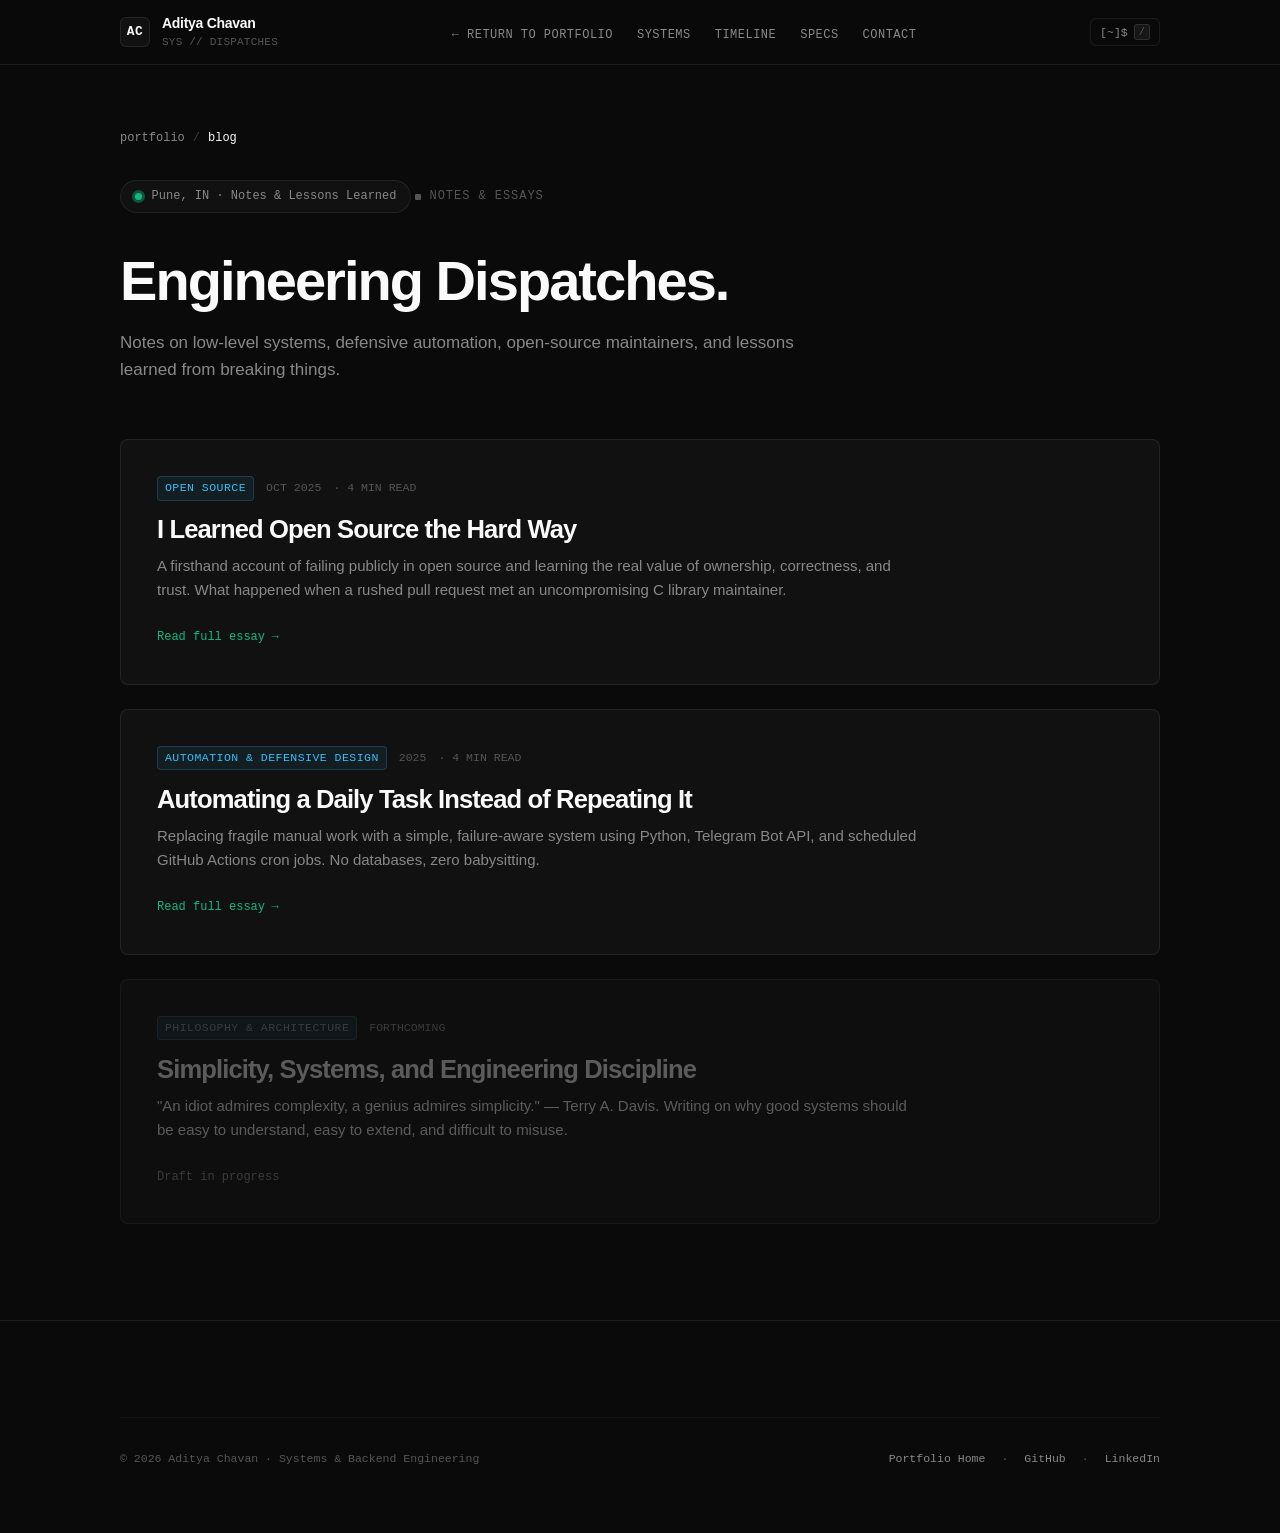
==== blog/index.html @ 749ca927 "feat: humanize copy, drop Brilliant, add 3 GitHub projects, harden security" ====
<!DOCTYPE html>
<html lang="en">
<head>
  <meta charset="UTF-8">
  <meta name="viewport" content="width=device-width, initial-scale=1.0">
  <title>Engineering Dispatches — Aditya Chavan</title>
  
  <!-- Security Directives -->
  <meta http-equiv="X-Content-Type-Options" content="nosniff">
  <meta name="referrer" content="strict-origin-when-cross-origin">
  <meta http-equiv="Content-Security-Policy" content="default-src 'self'; script-src 'self' 'unsafe-inline'; style-src 'self' 'unsafe-inline' https://fonts.googleapis.com; font-src 'self' https://fonts.gstatic.com; img-src 'self' data: https:; connect-src 'self'; base-uri 'self'; form-action 'self';">

  <!-- Primary Meta Tags -->
  <meta name="title" content="Engineering Dispatches — Aditya Chavan">
  <meta name="description" content="Notes on low-level systems, defensive automation, open-source maintainers, and lessons learned from breaking things.">
  <meta name="author" content="Aditya Chavan">
  <meta name="theme-color" content="#0A0A0A">
  <meta name="robots" content="index, follow">

  <!-- Open Graph / LinkedIn -->
  <meta property="og:type" content="website">
  <meta property="og:url" content="https://aditya8242.github.io/blog/">
  <meta property="og:title" content="Engineering Dispatches — Aditya Chavan">
  <meta property="og:description" content="Essays and technical field notes on systems programming, defensive automation, open source, and software simplicity by Aditya Chavan.">
  <meta property="og:site_name" content="Aditya Chavan Blog">

  <!-- Twitter -->
  <meta name="twitter:card" content="summary_large_image">
  <meta name="twitter:site" content="@ad1tya24">
  <meta name="twitter:creator" content="@ad1tya24">

  <!-- Favicon -->
  <link rel="icon" type="image/svg+xml" href="../favicon.svg">
  <link rel="icon" type="image/png" href="../favicon.png">

  <!-- Typography: Inter & JetBrains Mono -->
  <link rel="preconnect" href="https://fonts.googleapis.com">
  <link rel="preconnect" href="https://fonts.gstatic.com" crossorigin>
  <link href="https://fonts.googleapis.com/css2?family=Inter:wght@300;400;500;600;700&family=JetBrains+Mono:ital,wght@0,300;0,400;0,500;0,600;0,700;1,400&display=swap" rel="stylesheet">

  <link rel="stylesheet" href="../styles.css">
</head>
<body>

  <!-- Top Navigation Bar -->
  <header class="site-nav">
    <div class="container">
      <div class="nav-inner">
        <a href="../" class="nav-brand" aria-label="Aditya Chavan Portfolio">
          <span class="brand-monogram">AC</span>
          <div class="brand-meta">
            <span class="brand-name">Aditya Chavan</span>
            <span class="brand-role">SYS // DISPATCHES</span>
          </div>
        </a>

        <nav>
          <ul class="nav-links">
            <li><a href="../">← Return to Portfolio</a></li>
            <li><a href="../#systems">Systems</a></li>
            <li><a href="../#timeline">Timeline</a></li>
            <li><a href="../#specs">Specs</a></li>
            <li><a href="../#dispatch">Contact</a></li>
          </ul>
        </nav>

        <div class="nav-controls">
          <!-- Quick Terminal Trigger Pill -->
          <button id="open-terminal-btn" class="terminal-trigger-btn" title="Open Interactive Terminal (Press /)">
            <span>[~]$</span>
            <span class="kbd-shortcut">/</span>
          </button>
        </div>
      </div>
    </div>
  </header>

  <!-- ========================================================================
       MAIN BLOG INDEX
       ======================================================================== -->
  <main class="section-wrapper" style="padding-top: 4rem;">
    <div class="container">

      <!-- Breadcrumbs -->
      <nav class="breadcrumb-nav" aria-label="Breadcrumb">
        <a href="../">portfolio</a>
        <span class="breadcrumb-sep">/</span>
        <span style="color: var(--text-primary);">blog</span>
      </nav>

      <!-- Status Pill -->
      <div class="hero-status-pill fade-in-entry delay-1">
        <span class="live-indicator-dot"></span>
        <span>Pune, IN · Notes &amp; Lessons Learned</span>
      </div>

      <div class="section-tag fade-in-entry delay-2">NOTES &amp; ESSAYS</div>
      <h1 class="section-heading fade-in-entry delay-2" style="font-size: clamp(2.5rem, 5vw, 3.5rem);">
        Engineering Dispatches.
      </h1>
      <p class="section-lead fade-in-entry delay-3">
        Notes on low-level systems, defensive automation, open-source maintainers, and lessons learned from breaking things.
      </p>

      <!-- Articles Grid -->
      <div class="blog-grid fade-in-entry delay-4">

        <!-- Article 01 -->
        <a href="learned-open-source-the-hard-way.html" class="blog-card">
          <div class="blog-card-meta">
            <span class="blog-tag">OPEN SOURCE</span>
            <span class="blog-date">OCT 2025</span>
            <span class="blog-read-time">· 4 MIN READ</span>
          </div>
          <h2 class="blog-card-title">I Learned Open Source the Hard Way</h2>
          <p class="blog-card-desc">
            A firsthand account of failing publicly in open source and learning the real value of ownership, correctness, and trust. What happened when a rushed pull request met an uncompromising C library maintainer.
          </p>
          <div class="blog-card-cta">
            <span>Read full essay</span>
            <span class="mono">→</span>
          </div>
        </a>

        <!-- Article 02 -->
        <a href="automating-a-daily-task.html" class="blog-card">
          <div class="blog-card-meta">
            <span class="blog-tag">AUTOMATION &amp; DEFENSIVE DESIGN</span>
            <span class="blog-date">2025</span>
            <span class="blog-read-time">· 4 MIN READ</span>
          </div>
          <h2 class="blog-card-title">Automating a Daily Task Instead of Repeating It</h2>
          <p class="blog-card-desc">
            Replacing fragile manual work with a simple, failure-aware system using Python, Telegram Bot API, and scheduled GitHub Actions cron jobs. No databases, zero babysitting.
          </p>
          <div class="blog-card-cta">
            <span>Read full essay</span>
            <span class="mono">→</span>
          </div>
        </a>

        <!-- Article 03: Placeholder -->
        <div class="blog-card" style="opacity: 0.65; cursor: default;">
          <div class="blog-card-meta">
            <span class="blog-tag" style="color:var(--text-muted);border-color:var(--border);">PHILOSOPHY &amp; ARCHITECTURE</span>
            <span class="blog-date">FORTHCOMING</span>
          </div>
          <h2 class="blog-card-title" style="color: var(--text-secondary);">Simplicity, Systems, and Engineering Discipline</h2>
          <p class="blog-card-desc">
            "An idiot admires complexity, a genius admires simplicity." — Terry A. Davis. Writing on why good systems should be easy to understand, easy to extend, and difficult to misuse.
          </p>
          <div class="blog-card-cta" style="color:var(--text-muted);">
            <span>Draft in progress</span>
          </div>
        </div>

      </div>

    </div>
  </main>

  <!-- Section: Footer / Direct Dispatch -->
  <footer id="dispatch" class="footer-dispatch">
    <div class="container">
      <div class="footer-bottom-bar">
        <div>
          <span>© 2026 Aditya Chavan · Systems &amp; Backend Engineering</span>
        </div>
        <div style="display:flex;gap:1rem;">
          <a href="../" style="color:var(--text-secondary);text-decoration:none;">Portfolio Home</a>
          <span>·</span>
          <a href="https://github.com/aditya8242" target="_blank" rel="noopener noreferrer" style="color:var(--text-secondary);text-decoration:none;">GitHub</a>
          <span>·</span>
          <a href="https://linkedin.com/in/adityachavan24" target="_blank" rel="noopener noreferrer" style="color:var(--text-secondary);text-decoration:none;">LinkedIn</a>
        </div>
      </div>
    </div>
  </footer>

  <!-- ========================================================================
       EASTER EGG MODAL TERMINAL (PRESS / OR CLICK [~]$)
       ======================================================================== -->
  <div id="terminal-modal" class="modal-overlay" role="dialog" aria-modal="true" aria-label="Interactive Terminal Shell">
    <div class="modal-terminal-card">
      <div class="terminal-titlebar">
        <div class="terminal-dots">
          <span class="terminal-dot close" id="modal-close-dot"></span>
          <span class="terminal-dot min"></span>
          <span class="terminal-dot max"></span>
        </div>
        <div class="terminal-title">aditya@arch-pune: ~/blog (sh) — Press Esc to exit</div>
        <button id="modal-close-btn" class="modal-close-btn" aria-label="Close terminal">✕ Close</button>
      </div>
      <div class="terminal-body" id="modal-term-body" style="overflow-y:auto;flex:1;">
        <div class="term-output" id="modal-term-output"></div>
        <div class="term-prompt-line">
          <span class="term-prompt">aditya@arch-pune:~/blog$</span>
          <input type="text" id="modal-term-input" class="term-input" spellcheck="false" autocomplete="off" aria-label="Interactive Command Input">
        </div>
      </div>
    </div>
  </div>

  <div id="toast-container" aria-live="polite"></div>

  <script src="../terminal.js"></script>
  <script>
    (function() {
      'use strict';
      const openTerminalBtn = document.getElementById('open-terminal-btn');
      const modal = document.getElementById('terminal-modal');
      const modalCloseBtn = document.getElementById('modal-close-btn');
      const modalCloseDot = document.getElementById('modal-close-dot');
      const modalInput = document.getElementById('modal-term-input');
      const modalOutput = document.getElementById('modal-term-output');
      const modalBody = document.getElementById('modal-term-body');

      let modalTerminal = null;

      function openModalTerminal() {
        modal.classList.add('open');
        if (!modalTerminal) {
          modalTerminal = new window.TerminalEngine(
            modalBody,
            modalInput,
            modalOutput,
            () => closeModalTerminal(),
            () => closeModalTerminal()
          );
        }
        setTimeout(() => modalInput.focus(), 50);
      }

      function closeModalTerminal() {
        modal.classList.remove('open');
      }

      openTerminalBtn.addEventListener('click', openModalTerminal);
      modalCloseBtn.addEventListener('click', closeModalTerminal);
      modalCloseDot.addEventListener('click', closeModalTerminal);

      modal.addEventListener('click', (e) => {
        if (e.target === modal) closeModalTerminal();
      });

      document.addEventListener('keydown', (e) => {
        if (e.key === '/' && document.activeElement !== modalInput && document.activeElement.tagName !== 'INPUT' && document.activeElement.tagName !== 'TEXTAREA') {
          e.preventDefault();
          openModalTerminal();
        } else if (e.key === 'Escape' && modal.classList.contains('open')) {
          closeModalTerminal();
        }
      });
    })();
  </script>
</body>
</html>
---- styles.css ----
/* ==========================================================================
   ADITYA CHAVAN — SYSTEMS & BACKEND ARCHITECTURE
   Aesthetic: Steve Jobs / Industrial Precision / Dieter Rams / Linear
   Color Palette: Obsidian (#0A0A0A), Off-White (#FAFAFA), Silver (#888888)
   ========================================================================== */

:root {
  --bg: #0A0A0A;
  --bg-surface: #111111;
  --bg-surface-elevated: #161616;
  --bg-surface-translucent: rgba(10, 10, 10, 0.85);
  --border: rgba(255, 255, 255, 0.08);
  --border-subtle: rgba(255, 255, 255, 0.04);
  --border-hover: rgba(255, 255, 255, 0.22);
  --border-focus: rgba(255, 255, 255, 0.4);
  
  --text-primary: #FAFAFA;
  --text-secondary: #888888;
  --text-muted: #555555;
  --text-subtle: #3E3E3E;
  
  --accent-green: #10B981;
  --accent-green-glow: rgba(16, 185, 129, 0.25);
  --accent-blue: #38BDF8;
  --accent-blue-glow: rgba(56, 189, 248, 0.2);

  --font-sans: 'Inter', -apple-system, BlinkMacSystemFont, 'SF Pro Display', -system-ui, sans-serif;
  --font-mono: 'JetBrains Mono', 'Geist Mono', 'SFMono-Regular', Menlo, Monaco, Consolas, monospace;

  --tracking-tight: -0.035em;
  --tracking-normal: -0.015em;
  --tracking-mono: -0.01em;
  --tracking-wide: 0.08em;

  --ease-out-expo: cubic-bezier(0.16, 1, 0.3, 1);
  --transition-fast: 150ms var(--ease-out-expo);
  --transition-normal: 250ms var(--ease-out-expo);
  --transition-slow: 400ms var(--ease-out-expo);
}

/* Reset & Base */
*, *::before, *::after {
  box-sizing: border-box;
  margin: 0;
  padding: 0;
}

html {
  font-size: 16px;
  background-color: var(--bg);
  color: var(--text-primary);
  font-family: var(--font-sans);
  text-rendering: optimizeLegibility;
  -webkit-font-smoothing: antialiased;
  -moz-osx-font-smoothing: grayscale;
  scroll-behavior: smooth;
  scroll-padding-top: 80px;
}

body {
  background-color: var(--bg);
  color: var(--text-primary);
  min-height: 100vh;
  position: relative;
  overflow-x: hidden;
  line-height: 1.6;
}

/* Staggered entrance animations */
@keyframes fadeUp {
  0% {
    opacity: 0;
    transform: translateY(18px);
  }
  100% {
    opacity: 1;
    transform: translateY(0);
  }
}

.fade-in-entry {
  opacity: 0;
  animation: fadeUp 0.6s var(--ease-out-expo) forwards;
}

.delay-1 { animation-delay: 0.05s; }
.delay-2 { animation-delay: 0.12s; }
.delay-3 { animation-delay: 0.18s; }
.delay-4 { animation-delay: 0.25s; }
.delay-5 { animation-delay: 0.32s; }

/* Selection */
::selection {
  background: #FAFAFA;
  color: #0A0A0A;
}

/* Scrollbar */
::-webkit-scrollbar {
  width: 6px;
  height: 6px;
}
::-webkit-scrollbar-track {
  background: var(--bg);
}
::-webkit-scrollbar-thumb {
  background: #262626;
  border-radius: 3px;
}
::-webkit-scrollbar-thumb:hover {
  background: #404040;
}

/* Layout container */
.container {
  width: 100%;
  max-width: 1120px;
  margin: 0 auto;
  padding: 0 1.5rem;
}

@media (min-width: 768px) {
  .container {
    padding: 0 2.5rem;
  }
}

/* Typography Utilities */
.mono {
  font-family: var(--font-mono);
  letter-spacing: var(--tracking-mono);
}

.text-secondary {
  color: var(--text-secondary);
}

.text-muted {
  color: var(--text-muted);
}

.text-accent-green {
  color: var(--accent-green);
}

.text-accent-blue {
  color: var(--accent-blue);
}

/* Header & Navigation Bar */
.site-nav {
  position: sticky;
  top: 0;
  z-index: 50;
  width: 100%;
  background: var(--bg-surface-translucent);
  backdrop-filter: blur(16px);
  -webkit-backdrop-filter: blur(16px);
  border-bottom: 1px solid var(--border);
  transition: border-color var(--transition-fast);
}

.nav-inner {
  display: flex;
  align-items: center;
  justify-content: space-between;
  height: 64px;
}

.nav-brand {
  display: flex;
  align-items: center;
  gap: 0.75rem;
  text-decoration: none;
  color: var(--text-primary);
}

.brand-monogram {
  display: inline-flex;
  align-items: center;
  justify-content: center;
  width: 30px;
  height: 30px;
  background: var(--bg-surface);
  border: 1px solid var(--border);
  border-radius: 6px;
  font-family: var(--font-mono);
  font-size: 0.8rem;
  font-weight: 700;
  color: var(--text-primary);
  letter-spacing: 0.05em;
  transition: border-color var(--transition-fast), transform var(--transition-fast);
}

.nav-brand:hover .brand-monogram {
  border-color: var(--border-hover);
  transform: translateY(-1px);
}

.brand-meta {
  display: flex;
  flex-direction: column;
}

.brand-name {
  font-size: 0.875rem;
  font-weight: 600;
  letter-spacing: -0.02em;
}

.brand-role {
  font-family: var(--font-mono);
  font-size: 0.6875rem;
  color: var(--text-muted);
  letter-spacing: 0.02em;
}

.nav-links {
  display: none;
  align-items: center;
  gap: 1.5rem;
  list-style: none;
}

@media (min-width: 860px) {
  .nav-links {
    display: flex;
  }
}

.nav-links a {
  text-decoration: none;
  font-family: var(--font-mono);
  font-size: 0.75rem;
  color: var(--text-secondary);
  letter-spacing: 0.04em;
  text-transform: uppercase;
  transition: color var(--transition-fast);
  position: relative;
  padding: 0.35rem 0;
}

.nav-links a:hover {
  color: var(--text-primary);
}

.nav-controls {
  display: flex;
  align-items: center;
  gap: 0.75rem;
}

/* View Mode Segmented Control (Apple / Linear style) */
.view-switcher {
  display: inline-flex;
  align-items: center;
  background: #141414;
  border: 1px solid var(--border);
  border-radius: 6px;
  padding: 2px;
  position: relative;
}

.view-btn {
  background: transparent;
  border: none;
  color: var(--text-secondary);
  font-family: var(--font-mono);
  font-size: 0.72rem;
  padding: 4px 10px;
  border-radius: 4px;
  cursor: pointer;
  transition: all var(--transition-fast);
  display: inline-flex;
  align-items: center;
  gap: 5px;
}

.view-btn.active {
  background: #242424;
  color: var(--text-primary);
  box-shadow: 0 1px 3px rgba(0,0,0,0.5);
}

.view-btn:hover:not(.active) {
  color: var(--text-primary);
}

.terminal-trigger-btn {
  background: transparent;
  border: 1px solid var(--border);
  color: var(--text-secondary);
  font-family: var(--font-mono);
  font-size: 0.72rem;
  padding: 5px 9px;
  border-radius: 6px;
  cursor: pointer;
  display: inline-flex;
  align-items: center;
  gap: 6px;
  transition: all var(--transition-fast);
}

.terminal-trigger-btn:hover {
  border-color: var(--border-hover);
  color: var(--text-primary);
  background: var(--bg-surface);
}

.kbd-shortcut {
  font-size: 0.65rem;
  padding: 1px 4px;
  background: rgba(255,255,255,0.06);
  border: 1px solid rgba(255,255,255,0.1);
  border-radius: 3px;
  color: var(--text-muted);
}

/* Section Common Styling */
.section-wrapper {
  padding: 6rem 0;
  border-bottom: 1px solid var(--border);
  position: relative;
}

.section-tag {
  display: inline-flex;
  align-items: center;
  gap: 0.5rem;
  font-family: var(--font-mono);
  font-size: 0.75rem;
  text-transform: uppercase;
  letter-spacing: var(--tracking-wide);
  color: var(--text-muted);
  margin-bottom: 1.25rem;
}

.section-tag::before {
  content: "";
  display: inline-block;
  width: 6px;
  height: 6px;
  background: var(--text-muted);
  border-radius: 1px;
}

.section-heading {
  font-size: clamp(2rem, 4vw, 2.75rem);
  font-weight: 600;
  letter-spacing: var(--tracking-tight);
  line-height: 1.15;
  color: var(--text-primary);
  margin-bottom: 1rem;
}

.section-lead {
  font-size: 1.0625rem;
  color: var(--text-secondary);
  max-width: 680px;
  line-height: 1.6;
  margin-bottom: 3.5rem;
}

/* ==========================================================================
   Section 01: Hero Section
   ========================================================================== */
.hero-section {
  padding: 5.5rem 0 6rem 0;
  border-bottom: 1px solid var(--border);
  position: relative;
  overflow: hidden;
}

/* Subtle background precision grid */
.hero-section::before {
  content: "";
  position: absolute;
  top: 0;
  left: 0;
  right: 0;
  height: 100%;
  background-image: 
    linear-gradient(to right, rgba(255, 255, 255, 0.02) 1px, transparent 1px),
    linear-gradient(to bottom, rgba(255, 255, 255, 0.02) 1px, transparent 1px);
  background-size: 64px 64px;
  pointer-events: none;
  mask-image: radial-gradient(ellipse 60% 50% at 50% 0%, #000 60%, transparent 100%);
  -webkit-mask-image: radial-gradient(ellipse 60% 50% at 50% 0%, #000 60%, transparent 100%);
}

.hero-status-pill {
  display: inline-flex;
  align-items: center;
  gap: 0.625rem;
  padding: 0.35rem 0.85rem;
  background: rgba(255, 255, 255, 0.03);
  border: 1px solid var(--border);
  border-radius: 9999px;
  font-family: var(--font-mono);
  font-size: 0.75rem;
  color: var(--text-secondary);
  margin-bottom: 2.25rem;
  backdrop-filter: blur(8px);
}

.live-indicator-dot {
  position: relative;
  width: 7px;
  height: 7px;
  background-color: var(--accent-green);
  border-radius: 50%;
}

.live-indicator-dot::after {
  content: "";
  position: absolute;
  top: -3px;
  left: -3px;
  width: 13px;
  height: 13px;
  background-color: var(--accent-green);
  border-radius: 50%;
  opacity: 0.4;
  animation: pulse-ring 2.2s cubic-bezier(0.215, 0.61, 0.355, 1) infinite;
}

@keyframes pulse-ring {
  0% { transform: scale(0.6); opacity: 0.8; }
  50% { transform: scale(1.6); opacity: 0; }
  100% { transform: scale(1.8); opacity: 0; }
}

.hero-name {
  font-size: clamp(0.9rem, 1.8vw, 1.15rem);
  font-family: var(--font-mono);
  color: var(--text-secondary);
  text-transform: uppercase;
  letter-spacing: 0.14em;
  margin-bottom: 0.75rem;
}

.hero-headline {
  font-size: clamp(2.75rem, 7vw, 5.25rem);
  font-weight: 600;
  letter-spacing: var(--tracking-tight);
  line-height: 1.04;
  color: var(--text-primary);
  margin-bottom: 1.75rem;
  max-width: 960px;
}

.hero-headline span.gradient-highlight {
  color: #FAFAFA;
}

.hero-subheadline {
  font-size: clamp(1.125rem, 2.5vw, 1.375rem);
  color: var(--text-secondary);
  line-height: 1.55;
  max-width: 760px;
  margin-bottom: 2.5rem;
  font-weight: 400;
}

/* Philosophy Callout */
.philosophy-callout {
  display: inline-flex;
  align-items: center;
  gap: 0.75rem;
  padding: 0.85rem 1.25rem;
  background: var(--bg-surface);
  border: 1px solid var(--border);
  border-left: 2px solid var(--accent-blue);
  border-radius: 4px;
  margin-bottom: 3.25rem;
  max-width: fit-content;
}

.philosophy-prefix {
  font-family: var(--font-mono);
  font-size: 0.72rem;
  color: var(--accent-blue);
  text-transform: uppercase;
  letter-spacing: 0.06em;
}

.philosophy-quote {
  font-family: var(--font-mono);
  font-size: 0.875rem;
  color: var(--text-primary);
}

/* Hero Primary Actions */
.hero-actions {
  display: flex;
  flex-wrap: wrap;
  gap: 0.875rem;
  align-items: center;
}

.btn {
  display: inline-flex;
  align-items: center;
  gap: 0.5rem;
  padding: 0.75rem 1.35rem;
  font-family: var(--font-mono);
  font-size: 0.8125rem;
  font-weight: 500;
  text-decoration: none;
  border-radius: 6px;
  cursor: pointer;
  transition: all var(--transition-fast);
  white-space: nowrap;
}

.btn-primary {
  background: #FAFAFA;
  color: #0A0A0A;
  border: 1px solid #FAFAFA;
}

.btn-primary:hover {
  background: #E5E5E5;
  transform: translateY(-1px);
  box-shadow: 0 4px 12px rgba(250, 250, 250, 0.12);
}

.btn-secondary {
  background: #141414;
  color: var(--text-primary);
  border: 1px solid var(--border);
}

.btn-secondary:hover {
  border-color: var(--border-hover);
  background: #1B1B1B;
  transform: translateY(-1px);
}

.btn-ghost {
  background: transparent;
  color: var(--text-secondary);
  border: 1px solid var(--border);
}

.btn-ghost:hover {
  border-color: var(--border-hover);
  color: var(--text-primary);
  background: rgba(255, 255, 255, 0.03);
  transform: translateY(-1px);
}

/* ==========================================================================
   Section 02: Selected Engineering (Bento / Hardware Spec Grid)
   ========================================================================== */
.bento-grid {
  display: grid;
  grid-template-columns: 1fr;
  gap: 1.5rem;
}

@media (min-width: 900px) {
  .bento-grid {
    grid-template-columns: repeat(2, 1fr);
  }
}

.spec-card {
  position: relative;
  background: var(--bg-surface);
  border: 1px solid var(--border);
  border-radius: 8px;
  padding: 2rem;
  display: flex;
  flex-direction: column;
  justify-content: space-between;
  overflow: hidden;
  transition: border-color var(--transition-normal), transform var(--transition-normal);
}

.spec-card:hover {
  border-color: var(--border-hover);
}

/* Mouse spotlight overlay on cards */
.spec-card::before {
  content: "";
  position: absolute;
  top: var(--mouse-y, -200px);
  left: var(--mouse-x, -200px);
  width: 400px;
  height: 400px;
  background: radial-gradient(circle, rgba(255, 255, 255, 0.05) 0%, transparent 65%);
  transform: translate(-50%, -50%);
  pointer-events: none;
  opacity: 0;
  transition: opacity 300ms ease;
}

.spec-card:hover::before {
  opacity: 1;
}

.card-header-bar {
  display: flex;
  justify-content: space-between;
  align-items: baseline;
  margin-bottom: 1.25rem;
  border-bottom: 1px solid var(--border-subtle);
  padding-bottom: 0.85rem;
}

.card-num {
  font-family: var(--font-mono);
  font-size: 0.72rem;
  color: var(--text-muted);
  letter-spacing: 0.08em;
}

.card-date {
  font-family: var(--font-mono);
  font-size: 0.72rem;
  color: var(--text-muted);
}

.card-title {
  font-size: 1.35rem;
  font-weight: 600;
  letter-spacing: var(--tracking-tight);
  color: var(--text-primary);
  margin-bottom: 0.4rem;
}

.card-tech-stack {
  font-family: var(--font-mono);
  font-size: 0.75rem;
  color: var(--accent-blue);
  margin-bottom: 1.5rem;
}

/* Blueprint Architecture Schematic Box */
.card-schematic {
  background: #0D0D0D;
  border: 1px solid var(--border);
  border-radius: 6px;
  padding: 1rem 1.15rem;
  margin-bottom: 1.5rem;
  font-family: var(--font-mono);
  font-size: 0.75rem;
  color: #CCCCCC;
  position: relative;
}

.schematic-tag {
  display: inline-block;
  font-size: 0.65rem;
  text-transform: uppercase;
  color: var(--text-muted);
  letter-spacing: 0.08em;
  margin-bottom: 0.6rem;
}

.schematic-diagram {
  line-height: 1.45;
  color: #9E9E9E;
  overflow-x: auto;
  white-space: pre;
}

.schematic-diagram .highlight {
  color: var(--text-primary);
  font-weight: 600;
}

.schematic-diagram .accent {
  color: var(--accent-green);
}

.schematic-diagram .cyan {
  color: var(--accent-blue);
}

.card-spec-block {
  margin-bottom: 1.5rem;
}

.spec-row {
  margin-bottom: 0.85rem;
}

.spec-label {
  font-family: var(--font-mono);
  font-size: 0.6875rem;
  text-transform: uppercase;
  letter-spacing: 0.06em;
  color: var(--text-muted);
  margin-bottom: 0.25rem;
}

.spec-body {
  font-size: 0.875rem;
  color: var(--text-secondary);
  line-height: 1.55;
}

.card-footer {
  display: flex;
  align-items: center;
  justify-content: space-between;
  border-top: 1px solid var(--border-subtle);
  padding-top: 1.25rem;
  margin-top: auto;
}

.card-links {
  display: flex;
  gap: 0.75rem;
}

.link-btn {
  font-family: var(--font-mono);
  font-size: 0.75rem;
  color: var(--text-primary);
  text-decoration: none;
  display: inline-flex;
  align-items: center;
  gap: 4px;
  padding: 0.4rem 0.75rem;
  background: #191919;
  border: 1px solid var(--border);
  border-radius: 4px;
  transition: all var(--transition-fast);
}

.link-btn:hover {
  background: #242424;
  border-color: var(--border-hover);
  color: #FFFFFF;
}

/* ==========================================================================
   Section 03: Experience & B2B Execution (Timeline)
   ========================================================================== */
.timeline-container {
  display: flex;
  flex-direction: column;
  gap: 2rem;
  position: relative;
}

.timeline-card {
  background: var(--bg-surface);
  border: 1px solid var(--border);
  border-radius: 8px;
  padding: 2.25rem;
  position: relative;
  transition: border-color var(--transition-normal);
}

.timeline-card:hover {
  border-color: var(--border-hover);
}

.timeline-top {
  display: flex;
  flex-direction: column;
  gap: 0.5rem;
  margin-bottom: 1.25rem;
}

@media (min-width: 680px) {
  .timeline-top {
    flex-direction: row;
    justify-content: space-between;
    align-items: baseline;
  }
}

.timeline-title-group {
  display: flex;
  flex-direction: column;
}

.timeline-company {
  font-size: 1.25rem;
  font-weight: 600;
  letter-spacing: var(--tracking-tight);
  color: var(--text-primary);
}

.timeline-role {
  font-family: var(--font-mono);
  font-size: 0.8125rem;
  color: var(--accent-blue);
  margin-top: 0.2rem;
}

.timeline-period {
  font-family: var(--font-mono);
  font-size: 0.75rem;
  color: var(--text-muted);
}

.timeline-body {
  font-size: 0.9375rem;
  color: var(--text-secondary);
  line-height: 1.65;
  margin-bottom: 1.25rem;
}

.timeline-highlights {
  list-style: none;
  display: flex;
  flex-direction: column;
  gap: 0.6rem;
}

.timeline-highlights li {
  font-size: 0.875rem;
  color: var(--text-secondary);
  position: relative;
  padding-left: 1.25rem;
  line-height: 1.55;
}

.timeline-highlights li::before {
  content: "→";
  font-family: var(--font-mono);
  position: absolute;
  left: 0;
  color: var(--accent-blue);
  font-size: 0.8125rem;
}

/* ==========================================================================
   Section 04: Technical Specification Sheet (Apple-Style Hardware Spec Table)
   ========================================================================== */
.spec-table-container {
  border: 1px solid var(--border);
  border-radius: 8px;
  background: var(--bg-surface);
  overflow: hidden;
}

.spec-table-header {
  display: flex;
  justify-content: space-between;
  align-items: center;
  padding: 1.15rem 1.75rem;
  background: #141414;
  border-bottom: 1px solid var(--border);
  font-family: var(--font-mono);
  font-size: 0.75rem;
  letter-spacing: 0.05em;
  color: var(--text-muted);
}

.spec-table-row {
  display: grid;
  grid-template-columns: 1fr;
  padding: 1.75rem;
  border-bottom: 1px solid var(--border-subtle);
  transition: background-color var(--transition-fast);
}

.spec-table-row:last-child {
  border-bottom: none;
}

.spec-table-row:hover {
  background: rgba(255, 255, 255, 0.015);
}

@media (min-width: 768px) {
  .spec-table-row {
    grid-template-columns: 240px 1fr;
    gap: 2rem;
  }
}

.spec-category-label {
  font-family: var(--font-mono);
  font-size: 0.8125rem;
  font-weight: 600;
  color: var(--text-primary);
  letter-spacing: 0.02em;
  display: flex;
  align-items: flex-start;
  gap: 0.5rem;
}

.spec-category-label span.spec-index {
  color: var(--text-muted);
  font-size: 0.72rem;
}

.spec-category-content {
  display: flex;
  flex-direction: column;
  gap: 0.6rem;
}

.spec-tokens-list {
  display: flex;
  flex-wrap: wrap;
  gap: 0.45rem;
}

.spec-token {
  font-family: var(--font-mono);
  font-size: 0.75rem;
  background: #181818;
  border: 1px solid var(--border);
  color: #CCCCCC;
  padding: 0.25rem 0.6rem;
  border-radius: 4px;
  transition: all var(--transition-fast);
}

.spec-token:hover {
  border-color: var(--border-hover);
  color: #FAFAFA;
  background: #222222;
}

.spec-token.highlight {
  color: var(--accent-blue);
  border-color: rgba(56, 189, 248, 0.25);
}

.spec-note {
  font-size: 0.85rem;
  color: var(--text-secondary);
  line-height: 1.5;
  margin-top: 0.25rem;
}

/* ==========================================================================
   Section 05: Footer / Direct Dispatch
   ========================================================================== */
.footer-dispatch {
  padding: 6rem 0 4rem 0;
  position: relative;
}

.dispatch-cta-box {
  background: var(--bg-surface);
  border: 1px solid var(--border);
  border-radius: 8px;
  padding: 3rem 2.5rem;
  margin-bottom: 4rem;
  position: relative;
  overflow: hidden;
}

.dispatch-cta-box::after {
  content: "";
  position: absolute;
  top: 0;
  right: 0;
  width: 250px;
  height: 250px;
  background: radial-gradient(circle, rgba(16, 185, 129, 0.06) 0%, transparent 70%);
  pointer-events: none;
}

.dispatch-statement {
  font-size: clamp(1.5rem, 3.5vw, 2.25rem);
  font-weight: 500;
  letter-spacing: var(--tracking-tight);
  color: var(--text-primary);
  margin-bottom: 2rem;
  line-height: 1.3;
}

.dispatch-grid {
  display: grid;
  grid-template-columns: 1fr;
  gap: 1.25rem;
}

@media (min-width: 640px) {
  .dispatch-grid {
    grid-template-columns: repeat(2, 1fr);
  }
}

@media (min-width: 960px) {
  .dispatch-grid {
    grid-template-columns: repeat(4, 1fr);
  }
}

.dispatch-link-card {
  display: flex;
  flex-direction: column;
  padding: 1.25rem;
  background: #141414;
  border: 1px solid var(--border);
  border-radius: 6px;
  text-decoration: none;
  color: inherit;
  transition: all var(--transition-fast);
  cursor: pointer;
  position: relative;
}

.dispatch-link-card:hover {
  background: #1A1A1A;
  border-color: var(--border-hover);
  transform: translateY(-2px);
}

.dispatch-label {
  font-family: var(--font-mono);
  font-size: 0.6875rem;
  text-transform: uppercase;
  letter-spacing: 0.08em;
  color: var(--text-muted);
  margin-bottom: 0.4rem;
}

.dispatch-value {
  font-family: var(--font-mono);
  font-size: 0.8125rem;
  color: var(--text-primary);
  word-break: break-all;
  display: flex;
  align-items: center;
  justify-content: space-between;
  gap: 0.5rem;
}

.dispatch-value svg {
  flex-shrink: 0;
  opacity: 0.6;
  transition: opacity var(--transition-fast), transform var(--transition-fast);
}

.dispatch-link-card:hover .dispatch-value svg {
  opacity: 1;
  transform: translate(2px, -2px);
}

.footer-bottom-bar {
  display: flex;
  flex-direction: column;
  gap: 1rem;
  padding-top: 2rem;
  border-top: 1px solid var(--border-subtle);
  font-family: var(--font-mono);
  font-size: 0.72rem;
  color: var(--text-muted);
}

@media (min-width: 640px) {
  .footer-bottom-bar {
    flex-direction: row;
    justify-content: space-between;
    align-items: center;
  }
}

/* ==========================================================================
   Full-Screen Raw Terminal View Mode
   ========================================================================== */
#terminal-fullview {
  display: none;
  width: 100%;
  min-height: calc(100vh - 64px);
  background: #080808;
  padding: 2rem 0;
  position: relative;
}

/* CRT scanlines */
#terminal-fullview::after {
  content: "";
  position: absolute;
  inset: 0;
  background: linear-gradient(rgba(18, 16, 16, 0) 50%, rgba(0, 0, 0, 0.25) 50%);
  background-size: 100% 4px;
  pointer-events: none;
  opacity: 0.2;
}

body.mode-terminal #gui-fullview {
  display: none;
}

body.mode-terminal #terminal-fullview {
  display: block;
}

.terminal-window {
  background: #0C0C0C;
  border: 1px solid var(--border);
  border-radius: 8px;
  overflow: hidden;
  box-shadow: 0 20px 40px rgba(0,0,0,0.8);
  position: relative;
  z-index: 2;
}

.terminal-titlebar {
  background: #141414;
  border-bottom: 1px solid var(--border);
  padding: 0.75rem 1.25rem;
  display: flex;
  align-items: center;
  justify-content: space-between;
}

.terminal-dots {
  display: flex;
  gap: 6px;
}

.terminal-dot {
  width: 10px;
  height: 10px;
  border-radius: 50%;
  background: #2C2C2C;
}

.terminal-dot.close { background: #FF5F56; cursor: pointer; }
.terminal-dot.min { background: #FFBD2E; }
.terminal-dot.max { background: #27C93F; }

.terminal-title {
  font-family: var(--font-mono);
  font-size: 0.72rem;
  color: var(--text-muted);
}

.terminal-body {
  padding: 1.5rem;
  font-family: var(--font-mono);
  font-size: 0.8125rem;
  min-height: 480px;
  line-height: 1.6;
}

.term-output {
  white-space: pre-wrap;
  word-break: break-word;
  color: #CCCCCC;
}

.term-line {
  margin-bottom: 0.4rem;
}

.term-prompt-line {
  display: flex;
  align-items: center;
  gap: 0.5rem;
  margin-top: 0.75rem;
}

.term-prompt {
  color: var(--accent-green);
  font-weight: 600;
  user-select: none;
}

.term-input {
  background: transparent;
  border: none;
  outline: none;
  color: #FAFAFA;
  font-family: var(--font-mono);
  font-size: 0.8125rem;
  flex: 1;
}

/* ==========================================================================
   Easter Egg: Modal Terminal Dialog
   ========================================================================== */
.modal-overlay {
  position: fixed;
  inset: 0;
  z-index: 100;
  background: rgba(0, 0, 0, 0.75);
  backdrop-filter: blur(12px);
  -webkit-backdrop-filter: blur(12px);
  display: none;
  align-items: center;
  justify-content: center;
  padding: 1rem;
}

.modal-overlay.open {
  display: flex;
}

.modal-terminal-card {
  width: 100%;
  max-width: 800px;
  height: 520px;
  background: #0C0C0C;
  border: 1px solid var(--border-hover);
  border-radius: 10px;
  display: flex;
  flex-direction: column;
  overflow: hidden;
  box-shadow: 0 30px 60px rgba(0,0,0,0.9), 0 0 0 1px rgba(255,255,255,0.08);
  animation: modal-enter 0.2s var(--ease-out-expo);
}

@keyframes modal-enter {
  from {
    opacity: 0;
    transform: scale(0.97) translateY(8px);
  }
  to {
    opacity: 1;
    transform: scale(1) translateY(0);
  }
}

.modal-close-btn {
  background: transparent;
  border: none;
  color: var(--text-muted);
  font-family: var(--font-mono);
  font-size: 0.72rem;
  cursor: pointer;
  padding: 4px 8px;
  border-radius: 4px;
}

.modal-close-btn:hover {
  color: var(--text-primary);
  background: #222222;
}

/* ==========================================================================
   Toast Notification (Linear / Apple style)
   ========================================================================== */
#toast-container {
  position: fixed;
  bottom: 2rem;
  right: 2rem;
  z-index: 200;
  display: flex;
  flex-direction: column;
  gap: 0.5rem;
  pointer-events: none;
}

.toast {
  pointer-events: auto;
  display: inline-flex;
  align-items: center;
  gap: 0.75rem;
  padding: 0.75rem 1.15rem;
  background: #181818;
  border: 1px solid var(--border-hover);
  border-radius: 6px;
  font-family: var(--font-mono);
  font-size: 0.75rem;
  color: var(--text-primary);
  box-shadow: 0 10px 25px rgba(0, 0, 0, 0.6);
  animation: toast-in 0.25s var(--ease-out-expo);
  transition: opacity 0.3s ease, transform 0.3s ease;
}

.toast.toast-exit {
  opacity: 0;
  transform: translateY(6px);
}

@keyframes toast-in {
  from {
    opacity: 0;
    transform: translateY(12px);
  }
  to {
    opacity: 1;
    transform: translateY(0);
  }
}

.toast-dot {
  width: 6px;
  height: 6px;
  border-radius: 50%;
  background: var(--accent-green);
}

/* Print styles */
@media print {
  .site-nav, .view-switcher, .terminal-trigger-btn, .modal-overlay, #toast-container {
    display: none !important;
  }
  body {
    background: #FFF;
    color: #000;
  }
  .spec-card, .timeline-card, .spec-table-container {
    border: 1px solid #CCC;
    background: #FFF;
  }
}


/* ==========================================================================
   BLOG & ESSAYS STYLING (Steve Jobs / Linear / Editorial Precision)
   ========================================================================== */

.breadcrumb-nav {
  display: flex;
  align-items: center;
  gap: 0.5rem;
  font-family: var(--font-mono);
  font-size: 0.75rem;
  color: var(--text-muted);
  margin-bottom: 2rem;
}

.breadcrumb-nav a {
  color: var(--text-secondary);
  text-decoration: none;
  transition: color var(--transition-fast);
}

.breadcrumb-nav a:hover {
  color: var(--text-primary);
}

.breadcrumb-sep {
  color: var(--text-subtle);
}

/* Blog Article Cards */
.blog-grid {
  display: flex;
  flex-direction: column;
  gap: 1.5rem;
}

.blog-card {
  display: block;
  text-decoration: none;
  background: var(--bg-surface);
  border: 1px solid var(--border);
  border-radius: 8px;
  padding: 2.25rem;
  position: relative;
  overflow: hidden;
  transition: border-color var(--transition-fast), transform var(--transition-fast), background var(--transition-fast);
}

.blog-card:hover {
  border-color: var(--border-hover);
  background: #141414;
  transform: translateY(-2px);
}

.blog-card-meta {
  display: flex;
  flex-wrap: wrap;
  align-items: center;
  gap: 0.75rem;
  margin-bottom: 0.85rem;
  font-family: var(--font-mono);
  font-size: 0.72rem;
}

.blog-tag {
  color: var(--accent-blue);
  background: rgba(56, 189, 248, 0.08);
  border: 1px solid rgba(56, 189, 248, 0.2);
  padding: 2px 7px;
  border-radius: 4px;
  letter-spacing: 0.04em;
}

.blog-date {
  color: var(--text-muted);
}

.blog-read-time {
  color: var(--text-muted);
}

.blog-card-title {
  font-size: clamp(1.25rem, 2.5vw, 1.6rem);
  font-weight: 600;
  letter-spacing: var(--tracking-tight);
  color: var(--text-primary);
  margin-bottom: 0.5rem;
  line-height: 1.25;
}

.blog-card-desc {
  font-size: 0.9375rem;
  color: var(--text-secondary);
  line-height: 1.6;
  max-width: 760px;
  margin-bottom: 1.25rem;
}

.blog-card-cta {
  display: inline-flex;
  align-items: center;
  gap: 0.4rem;
  font-family: var(--font-mono);
  font-size: 0.75rem;
  color: var(--accent-green);
  transition: gap var(--transition-fast);
}

.blog-card:hover .blog-card-cta {
  gap: 0.65rem;
}

/* Single Article Reader View */
.article-wrapper {
  max-width: 760px;
  margin: 0 auto;
  padding: 4rem 1.5rem 6rem 1.5rem;
}

.article-header {
  border-bottom: 1px solid var(--border);
  padding-bottom: 2.5rem;
  margin-bottom: 3rem;
}

.article-title {
  font-size: clamp(2.2rem, 5vw, 3.25rem);
  font-weight: 600;
  letter-spacing: var(--tracking-tight);
  line-height: 1.1;
  color: var(--text-primary);
  margin-bottom: 1rem;
}

.article-subtitle {
  font-size: clamp(1.125rem, 2.5vw, 1.35rem);
  font-weight: 400;
  color: var(--text-secondary);
  line-height: 1.45;
  margin-bottom: 1.75rem;
}

.article-meta-bar {
  display: flex;
  flex-wrap: wrap;
  align-items: center;
  gap: 1rem;
  font-family: var(--font-mono);
  font-size: 0.75rem;
  color: var(--text-muted);
}

/* Article Prose Typography (Preserving 100% written content while upgrading aesthetics) */
.article-prose {
  font-size: 1.0625rem;
  line-height: 1.8;
  color: #D6D6D6;
}

.article-prose p {
  margin-bottom: 1.6rem;
  color: #D6D6D6;
}

.article-prose h2 {
  font-size: 1.5rem;
  font-weight: 600;
  letter-spacing: var(--tracking-tight);
  color: var(--text-primary);
  margin-top: 3rem;
  margin-bottom: 1rem;
  padding-bottom: 0.5rem;
  border-bottom: 1px solid var(--border-subtle);
}

.article-prose h3 {
  font-size: 1.25rem;
  font-weight: 600;
  letter-spacing: var(--tracking-tight);
  color: var(--text-primary);
  margin-top: 2.75rem;
  margin-bottom: 0.85rem;
}

.article-prose ul, .article-prose ol {
  margin-left: 0;
  padding-left: 0;
  list-style: none;
  margin-bottom: 1.75rem;
  display: flex;
  flex-direction: column;
  gap: 0.5rem;
}

.article-prose li {
  position: relative;
  padding-left: 1.5rem;
  color: #C0C0C0;
  line-height: 1.6;
}

.article-prose li::before {
  content: "→";
  font-family: var(--font-mono);
  color: var(--accent-blue);
  position: absolute;
  left: 0;
  top: 0;
  font-size: 0.85rem;
}

.article-prose strong {
  color: var(--text-primary);
  font-weight: 600;
}

.article-prose a {
  color: var(--accent-blue);
  text-decoration: none;
  border-bottom: 1px solid rgba(56, 189, 248, 0.3);
  transition: border-color var(--transition-fast), color var(--transition-fast);
}

.article-prose a:hover {
  color: #FFFFFF;
  border-bottom-color: #FFFFFF;
}

.article-prose blockquote, .article-prose .quote {
  margin: 2.25rem 0;
  padding: 1.25rem 1.75rem;
  background: var(--bg-surface);
  border-left: 3px solid var(--accent-blue);
  border-radius: 0 6px 6px 0;
  font-style: italic;
  color: #E2E2E2;
}

.article-prose blockquote p:last-child, .article-prose .quote p:last-child {
  margin-bottom: 0;
}

/* Article Author Footer Card */
.article-author-card {
  margin-top: 4rem;
  padding: 2.25rem;
  background: var(--bg-surface);
  border: 1px solid var(--border);
  border-radius: 8px;
  display: flex;
  flex-direction: column;
  gap: 1.25rem;
}

@media (min-width: 600px) {
  .article-author-card {
    flex-direction: row;
    align-items: center;
    justify-content: space-between;
  }
}

.author-info {
  display: flex;
  flex-direction: column;
  gap: 0.25rem;
}

.author-name {
  font-size: 1.1rem;
  font-weight: 600;
  color: var(--text-primary);
}

.author-role {
  font-family: var(--font-mono);
  font-size: 0.75rem;
  color: var(--text-muted);
}

.author-bio {
  font-size: 0.875rem;
  color: var(--text-secondary);
  line-height: 1.5;
  margin-top: 0.4rem;
  max-width: 480px;
}

.article-nav-footer {
  display: flex;
  justify-content: space-between;
  align-items: center;
  padding-top: 2rem;
  margin-top: 2rem;
  border-top: 1px solid var(--border-subtle);
  font-family: var(--font-mono);
  font-size: 0.8125rem;
}

.article-nav-footer a {
  color: var(--text-secondary);
  text-decoration: none;
  display: inline-flex;
  align-items: center;
  gap: 0.4rem;
  transition: color var(--transition-fast);
}

.article-nav-footer a:hover {
  color: var(--text-primary);
}
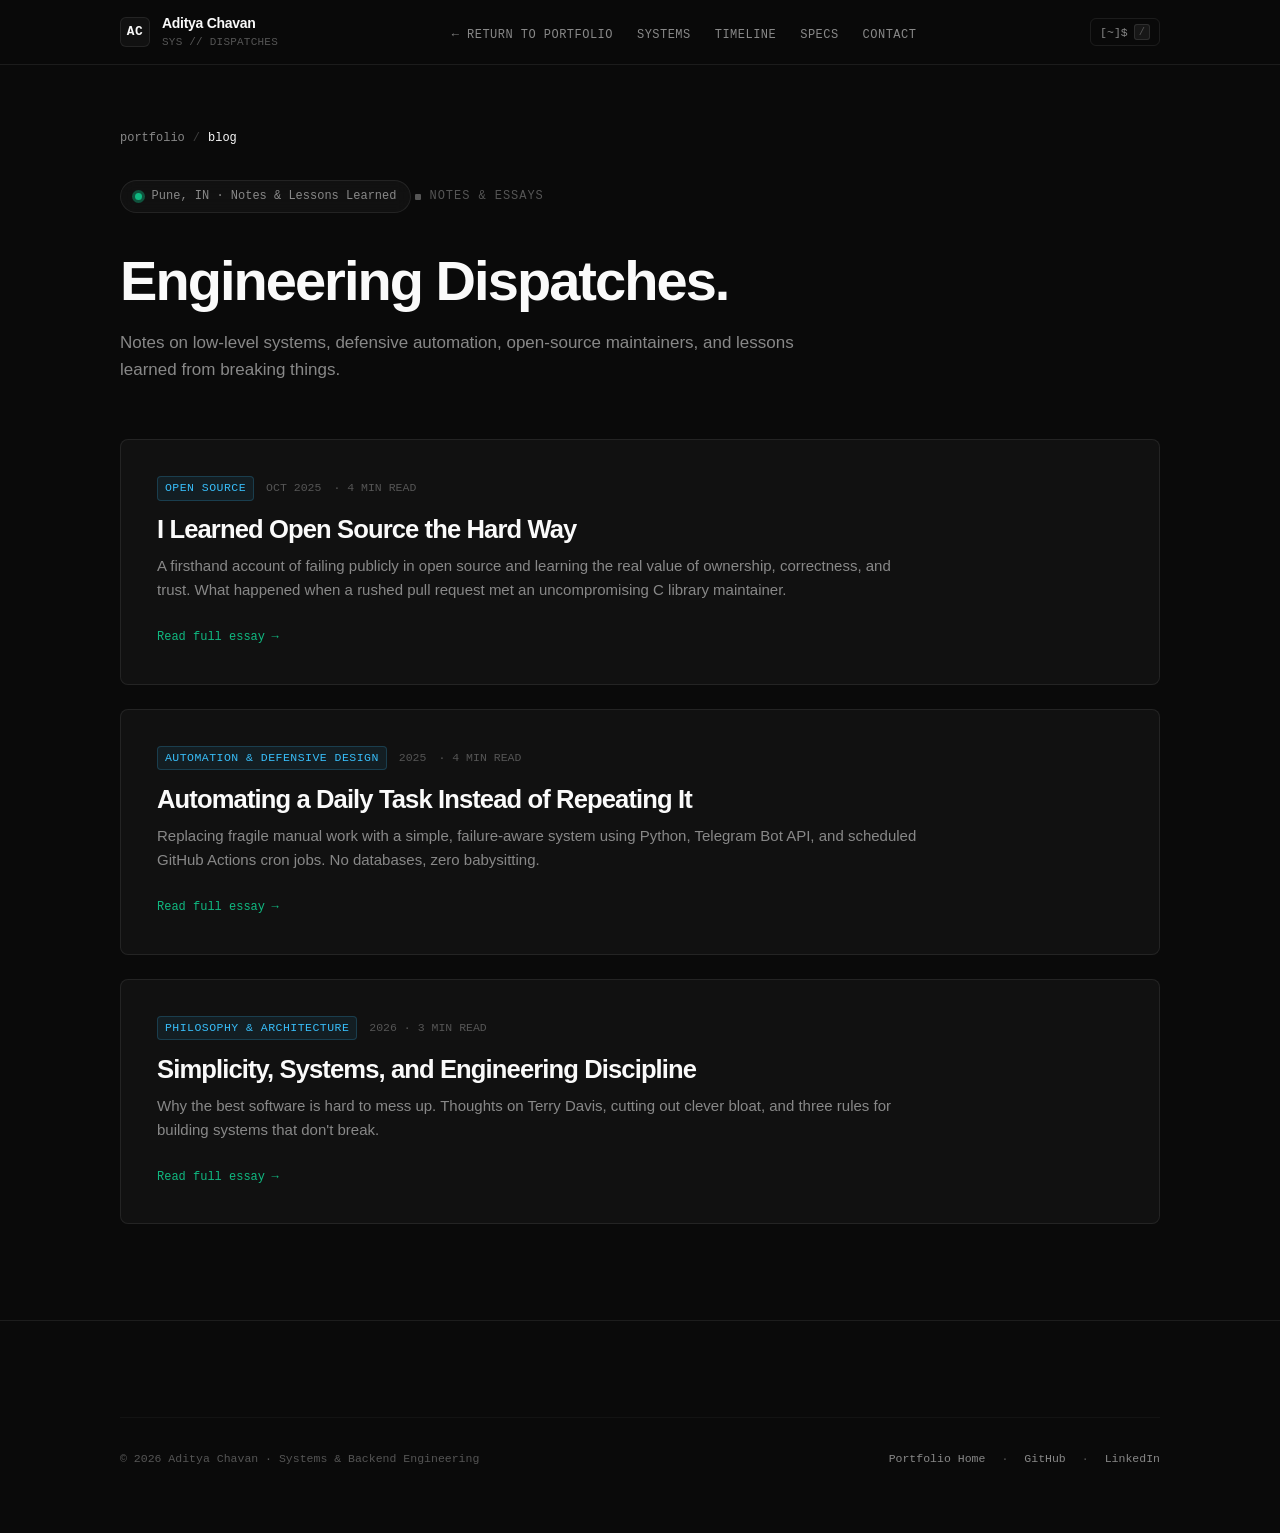
==== commit 8902d1cf: "feat(blog): publish essay 03 on simplicity, systems, and engineering discipline" ====
--- a/blog/index.html
+++ b/blog/index.html
@@ -70,8 +70,25 @@
             <span>[~]$</span>
             <span class="kbd-shortcut">/</span>
           </button>
-        </div>
-      </div>
+
+          <!-- Mobile Navigation Toggle -->
+          <button id="mobile-menu-btn" class="mobile-menu-toggle" aria-label="Toggle navigation menu">
+            <span class="menu-icon">☰</span>
+          </button>
+        </div>
+      </div>
+    </div>
+
+    <!-- Mobile Navigation Drawer -->
+    <div id="mobile-nav-drawer" class="mobile-nav-drawer">
+      <ul class="mobile-nav-list">
+        <li><a href="../index.html" class="mobile-nav-link"><span>← Return to Portfolio</span><span>↖</span></a></li>
+        <li><a href="../index.html#systems" class="mobile-nav-link"><span>02 // Systems &amp; Architecture</span><span>↓</span></a></li>
+        <li><a href="../index.html#timeline" class="mobile-nav-link"><span>03 // Engineering Timeline</span><span>↓</span></a></li>
+        <li><a href="../index.html#specs" class="mobile-nav-link"><span>04 // Hardware &amp; System Specs</span><span>↓</span></a></li>
+        <li><a href="../blog/index.html" class="mobile-nav-link accent"><span>05 // All Engineering Dispatches</span><span>→</span></a></li>
+        <li><a href="../index.html#dispatch" class="mobile-nav-link"><span>06 // Direct Dispatch / Contact</span><span>↓</span></a></li>
+      </ul>
     </div>
   </header>
 
@@ -139,20 +156,21 @@
           </div>
         </a>
 
-        <!-- Article 03: Placeholder -->
-        <div class="blog-card" style="opacity: 0.65; cursor: default;">
+        <!-- Article 03: Simplicity, Systems, and Engineering Discipline -->
+        <a href="simplicity-systems-discipline.html" class="blog-card">
           <div class="blog-card-meta">
-            <span class="blog-tag" style="color:var(--text-muted);border-color:var(--border);">PHILOSOPHY &amp; ARCHITECTURE</span>
-            <span class="blog-date">FORTHCOMING</span>
-          </div>
-          <h2 class="blog-card-title" style="color: var(--text-secondary);">Simplicity, Systems, and Engineering Discipline</h2>
+            <span class="blog-tag">PHILOSOPHY &amp; ARCHITECTURE</span>
+            <span class="blog-date">2026 · 3 MIN READ</span>
+          </div>
+          <h2 class="blog-card-title">Simplicity, Systems, and Engineering Discipline</h2>
           <p class="blog-card-desc">
-            "An idiot admires complexity, a genius admires simplicity." — Terry A. Davis. Writing on why good systems should be easy to understand, easy to extend, and difficult to misuse.
+            Why the best software is hard to mess up. Thoughts on Terry Davis, cutting out clever bloat, and three rules for building systems that don't break.
           </p>
-          <div class="blog-card-cta" style="color:var(--text-muted);">
-            <span>Draft in progress</span>
-          </div>
-        </div>
+          <div class="blog-card-cta">
+            <span>Read full essay</span>
+            <span class="mono">→</span>
+          </div>
+        </a>
 
       </div>
 
@@ -253,5 +271,24 @@
       });
     })();
   </script>
+
+  <script>
+    const mBtn = document.getElementById('mobile-menu-btn');
+    const mDrawer = document.getElementById('mobile-nav-drawer');
+    if (mBtn && mDrawer) {
+      mBtn.addEventListener('click', () => {
+        const isOpen = mDrawer.classList.toggle('open');
+        const iconSpan = mBtn.querySelector('.menu-icon');
+        if (iconSpan) iconSpan.textContent = isOpen ? '✕' : '☰';
+      });
+      mDrawer.querySelectorAll('.mobile-nav-link').forEach(link => {
+        link.addEventListener('click', () => {
+          mDrawer.classList.remove('open');
+          const iconSpan = mBtn.querySelector('.menu-icon');
+          if (iconSpan) iconSpan.textContent = '☰';
+        });
+      });
+    }
+  </script>
 </body>
 </html>
--- a/styles.css
+++ b/styles.css
@@ -1615,3 +1615,175 @@
 .article-nav-footer a:hover {
   color: var(--text-primary);
 }
+
+
+/* ==========================================================================
+   MOBILE & VIEWPORT RESPONSIVENESS ENHANCEMENTS (320px - 860px)
+   ========================================================================== */
+
+/* Mobile Menu Toggle Button */
+.mobile-menu-toggle {
+  display: inline-flex;
+  align-items: center;
+  justify-content: center;
+  width: 32px;
+  height: 32px;
+  background: var(--bg-surface);
+  border: 1px solid var(--border);
+  border-radius: 6px;
+  color: var(--text-primary);
+  font-family: var(--font-mono);
+  font-size: 0.9rem;
+  cursor: pointer;
+  transition: all var(--transition-fast);
+}
+
+.mobile-menu-toggle:hover {
+  border-color: var(--border-hover);
+  background: #1C1C1C;
+}
+
+@media (min-width: 860px) {
+  .mobile-menu-toggle {
+    display: none !important;
+  }
+}
+
+/* Mobile Dropdown Navigation Drawer */
+.mobile-nav-drawer {
+  display: none;
+  background: rgba(12, 12, 12, 0.98);
+  backdrop-filter: blur(20px);
+  -webkit-backdrop-filter: blur(20px);
+  border-bottom: 1px solid var(--border);
+  padding: 1.25rem 1.5rem;
+  position: absolute;
+  top: 64px;
+  left: 0;
+  right: 0;
+  z-index: 49;
+  box-shadow: 0 8px 32px rgba(0, 0, 0, 0.6);
+}
+
+.mobile-nav-drawer.open {
+  display: block;
+  animation: fadeUp 0.25s var(--ease-out-expo) forwards;
+}
+
+@media (min-width: 860px) {
+  .mobile-nav-drawer {
+    display: none !important;
+  }
+}
+
+.mobile-nav-list {
+  list-style: none;
+  display: flex;
+  flex-direction: column;
+  gap: 0.65rem;
+  margin: 0;
+  padding: 0;
+}
+
+.mobile-nav-link {
+  font-family: var(--font-mono);
+  font-size: 0.8125rem;
+  color: var(--text-secondary);
+  text-decoration: none;
+  display: flex;
+  align-items: center;
+  justify-content: space-between;
+  padding: 0.5rem 0.25rem;
+  border-bottom: 1px solid var(--border-subtle);
+  transition: color var(--transition-fast);
+}
+
+.mobile-nav-link:hover {
+  color: var(--text-primary);
+}
+
+.mobile-nav-link.accent {
+  color: var(--accent-blue);
+  font-weight: 600;
+  border-bottom: none;
+  padding-top: 0.75rem;
+}
+
+/* Ultra-compact screens (320px - 400px) */
+@media (max-width: 400px) {
+  .container {
+    padding: 0 1rem;
+  }
+  .brand-name {
+    font-size: 0.8125rem;
+  }
+  .brand-role {
+    display: none;
+  }
+  .view-switcher .view-btn {
+    padding: 3px 6px;
+    font-size: 0.65rem;
+  }
+  .terminal-trigger-btn {
+    padding: 4px 6px;
+  }
+  .terminal-trigger-btn .kbd-shortcut {
+    display: none;
+  }
+  .hero-heading {
+    font-size: clamp(2rem, 9vw, 2.75rem);
+  }
+  .section-heading {
+    font-size: clamp(1.75rem, 8vw, 2.25rem);
+  }
+  .article-title {
+    font-size: clamp(1.85rem, 8vw, 2.5rem);
+  }
+}
+
+/* Responsive Code Blocks, Tables & Media for Blog Articles */
+.article-prose pre {
+  background: #0C0C0C;
+  border: 1px solid var(--border);
+  border-radius: 6px;
+  padding: 1rem 1.25rem;
+  overflow-x: auto;
+  -webkit-overflow-scrolling: touch;
+  max-width: 100%;
+  font-family: var(--font-mono);
+  font-size: 0.8125rem;
+  line-height: 1.5;
+  margin: 1.5rem 0;
+}
+
+.article-prose code {
+  font-family: var(--font-mono);
+  font-size: 0.85em;
+  background: rgba(255, 255, 255, 0.06);
+  padding: 0.15em 0.4em;
+  border-radius: 4px;
+  word-break: break-word;
+}
+
+.article-prose pre code {
+  background: transparent;
+  padding: 0;
+  border-radius: 0;
+  word-break: normal;
+  white-space: pre;
+}
+
+.article-prose table {
+  width: 100%;
+  max-width: 100%;
+  overflow-x: auto;
+  display: block;
+  border-collapse: collapse;
+  margin: 1.5rem 0;
+}
+
+.article-prose img {
+  max-width: 100%;
+  height: auto;
+  border-radius: 6px;
+}
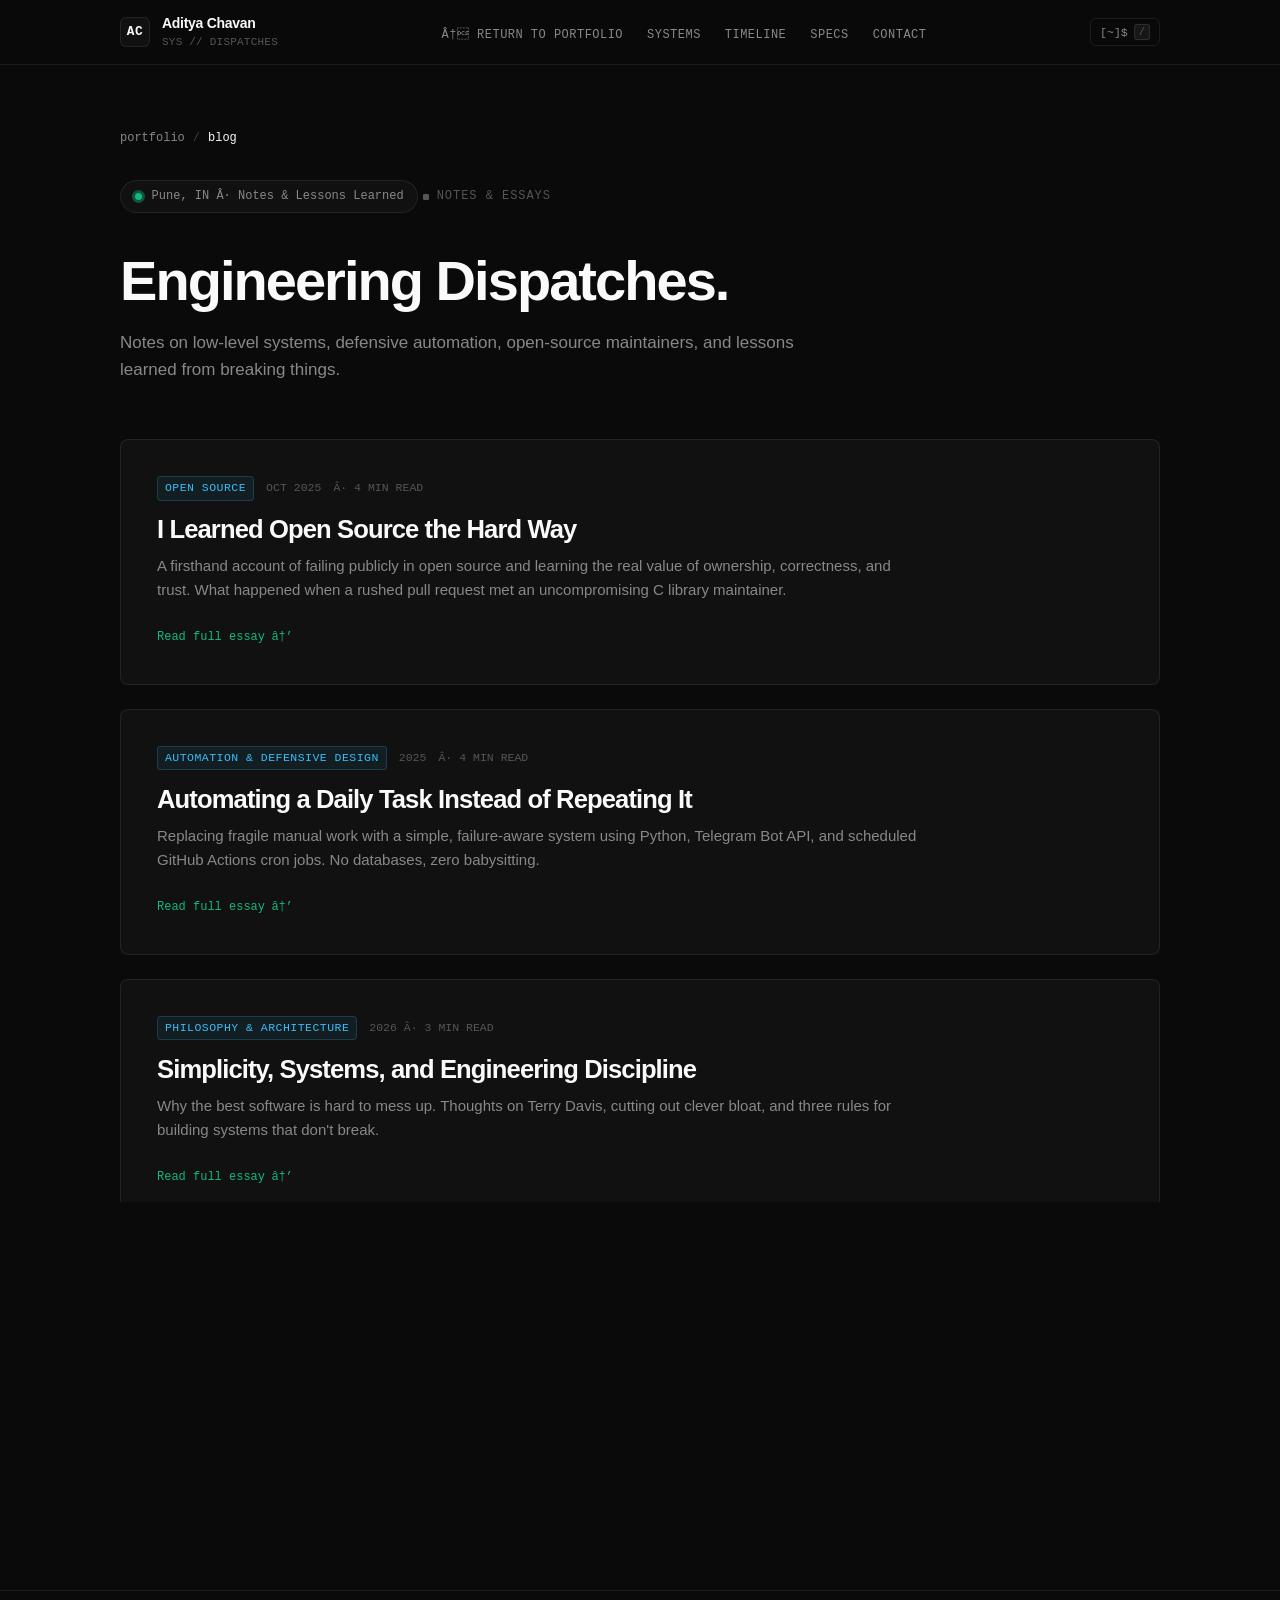
==== commit 88818595: "feat(blog): publish Basti Drift audio lab dispatch and terminal integration" ====
--- a/blog/index.html
+++ b/blog/index.html
@@ -1,9 +1,9 @@
-<!DOCTYPE html>
+﻿<!DOCTYPE html>
 <html lang="en">
 <head>
   <meta charset="UTF-8">
   <meta name="viewport" content="width=device-width, initial-scale=1.0">
-  <title>Engineering Dispatches — Aditya Chavan</title>
+  <title>Engineering Dispatches â€” Aditya Chavan</title>
   
   <!-- Security Directives -->
   <meta http-equiv="X-Content-Type-Options" content="nosniff">
@@ -11,7 +11,7 @@
   <meta http-equiv="Content-Security-Policy" content="default-src 'self'; script-src 'self' 'unsafe-inline'; style-src 'self' 'unsafe-inline' https://fonts.googleapis.com; font-src 'self' https://fonts.gstatic.com; img-src 'self' data: https:; connect-src 'self'; base-uri 'self'; form-action 'self';">
 
   <!-- Primary Meta Tags -->
-  <meta name="title" content="Engineering Dispatches — Aditya Chavan">
+  <meta name="title" content="Engineering Dispatches â€” Aditya Chavan">
   <meta name="description" content="Notes on low-level systems, defensive automation, open-source maintainers, and lessons learned from breaking things.">
   <meta name="author" content="Aditya Chavan">
   <meta name="theme-color" content="#0A0A0A">
@@ -20,7 +20,7 @@
   <!-- Open Graph / LinkedIn -->
   <meta property="og:type" content="website">
   <meta property="og:url" content="https://aditya8242.github.io/blog/">
-  <meta property="og:title" content="Engineering Dispatches — Aditya Chavan">
+  <meta property="og:title" content="Engineering Dispatches â€” Aditya Chavan">
   <meta property="og:description" content="Essays and technical field notes on systems programming, defensive automation, open source, and software simplicity by Aditya Chavan.">
   <meta property="og:site_name" content="Aditya Chavan Blog">
 
@@ -36,7 +36,11 @@
   <!-- Typography: Inter & JetBrains Mono -->
   <link rel="preconnect" href="https://fonts.googleapis.com">
   <link rel="preconnect" href="https://fonts.gstatic.com" crossorigin>
-  <link href="https://fonts.googleapis.com/css2?family=Inter:wght@300;400;500;600;700&family=JetBrains+Mono:ital,wght@0,300;0,400;0,500;0,600;0,700;1,400&display=swap" rel="stylesheet">
+  <link rel="preload" as="style" href="https://fonts.googleapis.com/css2?family=Inter:wght@300;400;500;600;700&family=JetBrains+Mono:ital,wght@0,300;0,400;0,500;0,600;0,700;1,400&display=swap">
+  <link rel="stylesheet" href="https://fonts.googleapis.com/css2?family=Inter:wght@300;400;500;600;700&family=JetBrains+Mono:ital,wght@0,300;0,400;0,500;0,600;0,700;1,400&display=swap" media="print" onload="this.media='all'">
+  <noscript>
+    <link rel="stylesheet" href="https://fonts.googleapis.com/css2?family=Inter:wght@300;400;500;600;700&family=JetBrains+Mono:ital,wght@0,300;0,400;0,500;0,600;0,700;1,400&display=swap">
+  </noscript>
 
   <link rel="stylesheet" href="../styles.css">
 </head>
@@ -56,7 +60,7 @@
 
         <nav>
           <ul class="nav-links">
-            <li><a href="../">← Return to Portfolio</a></li>
+            <li><a href="../">â† Return to Portfolio</a></li>
             <li><a href="../#systems">Systems</a></li>
             <li><a href="../#timeline">Timeline</a></li>
             <li><a href="../#specs">Specs</a></li>
@@ -73,7 +77,7 @@
 
           <!-- Mobile Navigation Toggle -->
           <button id="mobile-menu-btn" class="mobile-menu-toggle" aria-label="Toggle navigation menu">
-            <span class="menu-icon">☰</span>
+            <span class="menu-icon">â˜°</span>
           </button>
         </div>
       </div>
@@ -82,12 +86,12 @@
     <!-- Mobile Navigation Drawer -->
     <div id="mobile-nav-drawer" class="mobile-nav-drawer">
       <ul class="mobile-nav-list">
-        <li><a href="../index.html" class="mobile-nav-link"><span>← Return to Portfolio</span><span>↖</span></a></li>
-        <li><a href="../index.html#systems" class="mobile-nav-link"><span>02 // Systems &amp; Architecture</span><span>↓</span></a></li>
-        <li><a href="../index.html#timeline" class="mobile-nav-link"><span>03 // Engineering Timeline</span><span>↓</span></a></li>
-        <li><a href="../index.html#specs" class="mobile-nav-link"><span>04 // Hardware &amp; System Specs</span><span>↓</span></a></li>
-        <li><a href="../blog/index.html" class="mobile-nav-link accent"><span>05 // All Engineering Dispatches</span><span>→</span></a></li>
-        <li><a href="../index.html#dispatch" class="mobile-nav-link"><span>06 // Direct Dispatch / Contact</span><span>↓</span></a></li>
+        <li><a href="../index.html" class="mobile-nav-link"><span>â† Return to Portfolio</span><span>â†–</span></a></li>
+        <li><a href="../index.html#systems" class="mobile-nav-link"><span>02 // Systems &amp; Architecture</span><span>â†“</span></a></li>
+        <li><a href="../index.html#timeline" class="mobile-nav-link"><span>03 // Engineering Timeline</span><span>â†“</span></a></li>
+        <li><a href="../index.html#specs" class="mobile-nav-link"><span>04 // Hardware &amp; System Specs</span><span>â†“</span></a></li>
+        <li><a href="../blog/index.html" class="mobile-nav-link accent"><span>05 // All Engineering Dispatches</span><span>â†’</span></a></li>
+        <li><a href="../index.html#dispatch" class="mobile-nav-link"><span>06 // Direct Dispatch / Contact</span><span>â†“</span></a></li>
       </ul>
     </div>
   </header>
@@ -108,7 +112,7 @@
       <!-- Status Pill -->
       <div class="hero-status-pill fade-in-entry delay-1">
         <span class="live-indicator-dot"></span>
-        <span>Pune, IN · Notes &amp; Lessons Learned</span>
+        <span>Pune, IN Â· Notes &amp; Lessons Learned</span>
       </div>
 
       <div class="section-tag fade-in-entry delay-2">NOTES &amp; ESSAYS</div>
@@ -127,7 +131,7 @@
           <div class="blog-card-meta">
             <span class="blog-tag">OPEN SOURCE</span>
             <span class="blog-date">OCT 2025</span>
-            <span class="blog-read-time">· 4 MIN READ</span>
+            <span class="blog-read-time">Â· 4 MIN READ</span>
           </div>
           <h2 class="blog-card-title">I Learned Open Source the Hard Way</h2>
           <p class="blog-card-desc">
@@ -135,7 +139,7 @@
           </p>
           <div class="blog-card-cta">
             <span>Read full essay</span>
-            <span class="mono">→</span>
+            <span class="mono">â†’</span>
           </div>
         </a>
 
@@ -144,7 +148,7 @@
           <div class="blog-card-meta">
             <span class="blog-tag">AUTOMATION &amp; DEFENSIVE DESIGN</span>
             <span class="blog-date">2025</span>
-            <span class="blog-read-time">· 4 MIN READ</span>
+            <span class="blog-read-time">Â· 4 MIN READ</span>
           </div>
           <h2 class="blog-card-title">Automating a Daily Task Instead of Repeating It</h2>
           <p class="blog-card-desc">
@@ -152,7 +156,7 @@
           </p>
           <div class="blog-card-cta">
             <span>Read full essay</span>
-            <span class="mono">→</span>
+            <span class="mono">â†’</span>
           </div>
         </a>
 
@@ -160,7 +164,7 @@
         <a href="simplicity-systems-discipline.html" class="blog-card">
           <div class="blog-card-meta">
             <span class="blog-tag">PHILOSOPHY &amp; ARCHITECTURE</span>
-            <span class="blog-date">2026 · 3 MIN READ</span>
+            <span class="blog-date">2026 Â· 3 MIN READ</span>
           </div>
           <h2 class="blog-card-title">Simplicity, Systems, and Engineering Discipline</h2>
           <p class="blog-card-desc">
@@ -168,10 +172,27 @@
           </p>
           <div class="blog-card-cta">
             <span>Read full essay</span>
+            <span class="mono">â†’</span>
+          </div>
+        </a>
+
+
+        <!-- Article 04: Basti Drift Audio Lab -->
+        <a href="basti-drift-audio-lab.html" class="blog-card">
+          <div class="blog-card-meta">
+            <span class="blog-tag">AUDIO &amp; SYSTEMS</span>
+            <span class="blog-date">NOV 2026</span>
+            <span class="blog-read-time">· 4 MIN READ</span>
+          </div>
+          <h2 class="blog-card-title">Basti Drift: Engineering an In-Browser Vocal Studio &amp; Beat Lab</h2>
+          <p class="blog-card-desc">
+            Building zero-dependency Web Audio tools, GPU-accelerated responsive ambient lighting, and open DAW standards for underground music production.
+          </p>
+          <div class="blog-card-cta">
+            <span>Read full essay</span>
             <span class="mono">→</span>
           </div>
         </a>
-
       </div>
 
     </div>
@@ -182,13 +203,13 @@
     <div class="container">
       <div class="footer-bottom-bar">
         <div>
-          <span>© 2026 Aditya Chavan · Systems &amp; Backend Engineering</span>
+          <span>Â© 2026 Aditya Chavan Â· Systems &amp; Backend Engineering</span>
         </div>
         <div style="display:flex;gap:1rem;">
           <a href="../" style="color:var(--text-secondary);text-decoration:none;">Portfolio Home</a>
-          <span>·</span>
+          <span>Â·</span>
           <a href="https://github.com/aditya8242" target="_blank" rel="noopener noreferrer" style="color:var(--text-secondary);text-decoration:none;">GitHub</a>
-          <span>·</span>
+          <span>Â·</span>
           <a href="https://linkedin.com/in/adityachavan24" target="_blank" rel="noopener noreferrer" style="color:var(--text-secondary);text-decoration:none;">LinkedIn</a>
         </div>
       </div>
@@ -206,8 +227,8 @@
           <span class="terminal-dot min"></span>
           <span class="terminal-dot max"></span>
         </div>
-        <div class="terminal-title">aditya@arch-pune: ~/blog (sh) — Press Esc to exit</div>
-        <button id="modal-close-btn" class="modal-close-btn" aria-label="Close terminal">✕ Close</button>
+        <div class="terminal-title">aditya@arch-pune: ~/blog (sh) â€” Press Esc to exit</div>
+        <button id="modal-close-btn" class="modal-close-btn" aria-label="Close terminal">âœ• Close</button>
       </div>
       <div class="terminal-body" id="modal-term-body" style="overflow-y:auto;flex:1;">
         <div class="term-output" id="modal-term-output"></div>
@@ -279,13 +300,13 @@
       mBtn.addEventListener('click', () => {
         const isOpen = mDrawer.classList.toggle('open');
         const iconSpan = mBtn.querySelector('.menu-icon');
-        if (iconSpan) iconSpan.textContent = isOpen ? '✕' : '☰';
+        if (iconSpan) iconSpan.textContent = isOpen ? 'âœ•' : 'â˜°';
       });
       mDrawer.querySelectorAll('.mobile-nav-link').forEach(link => {
         link.addEventListener('click', () => {
           mDrawer.classList.remove('open');
           const iconSpan = mBtn.querySelector('.menu-icon');
-          if (iconSpan) iconSpan.textContent = '☰';
+          if (iconSpan) iconSpan.textContent = 'â˜°';
         });
       });
     }
--- a/styles.css
+++ b/styles.css
@@ -270,7 +270,7 @@
   padding: 4px 10px;
   border-radius: 4px;
   cursor: pointer;
-  transition: all var(--transition-fast);
+  transition: color var(--transition-fast), background-color var(--transition-fast), border-color var(--transition-fast);
   display: inline-flex;
   align-items: center;
   gap: 5px;
@@ -298,7 +298,7 @@
   display: inline-flex;
   align-items: center;
   gap: 6px;
-  transition: all var(--transition-fast);
+  transition: color var(--transition-fast), background-color var(--transition-fast), border-color var(--transition-fast);
 }
 
 .terminal-trigger-btn:hover {
@@ -509,7 +509,7 @@
   text-decoration: none;
   border-radius: 6px;
   cursor: pointer;
-  transition: all var(--transition-fast);
+  transition: color var(--transition-fast), background-color var(--transition-fast), border-color var(--transition-fast);
   white-space: nowrap;
 }
 
@@ -729,7 +729,7 @@
   background: #191919;
   border: 1px solid var(--border);
   border-radius: 4px;
-  transition: all var(--transition-fast);
+  transition: color var(--transition-fast), background-color var(--transition-fast), border-color var(--transition-fast);
 }
 
 .link-btn:hover {
@@ -914,7 +914,7 @@
   color: #CCCCCC;
   padding: 0.25rem 0.6rem;
   border-radius: 4px;
-  transition: all var(--transition-fast);
+  transition: color var(--transition-fast), background-color var(--transition-fast), border-color var(--transition-fast);
 }
 
 .spec-token:hover {
@@ -1000,7 +1000,7 @@
   border-radius: 6px;
   text-decoration: none;
   color: inherit;
-  transition: all var(--transition-fast);
+  transition: color var(--transition-fast), background-color var(--transition-fast), border-color var(--transition-fast);
   cursor: pointer;
   position: relative;
 }
@@ -1409,11 +1409,11 @@
   font-family: var(--font-mono);
   font-size: 0.75rem;
   color: var(--accent-green);
-  transition: gap var(--transition-fast);
+  transition: color var(--transition-fast);
 }
 
 .blog-card:hover .blog-card-cta {
-  gap: 0.65rem;
+  color: var(--text-primary);
 }
 
 /* Single Article Reader View */
@@ -1635,7 +1635,7 @@
   font-family: var(--font-mono);
   font-size: 0.9rem;
   cursor: pointer;
-  transition: all var(--transition-fast);
+  transition: color var(--transition-fast), background-color var(--transition-fast), border-color var(--transition-fast);
 }
 
 .mobile-menu-toggle:hover {
@@ -1787,3 +1787,10 @@
   height: auto;
   border-radius: 6px;
 }
+
+
+/* Offscreen layout containment for mobile GPU optimization */
+.content-auto {
+  content-visibility: auto;
+  contain-intrinsic-size: 1px 600px;
+}
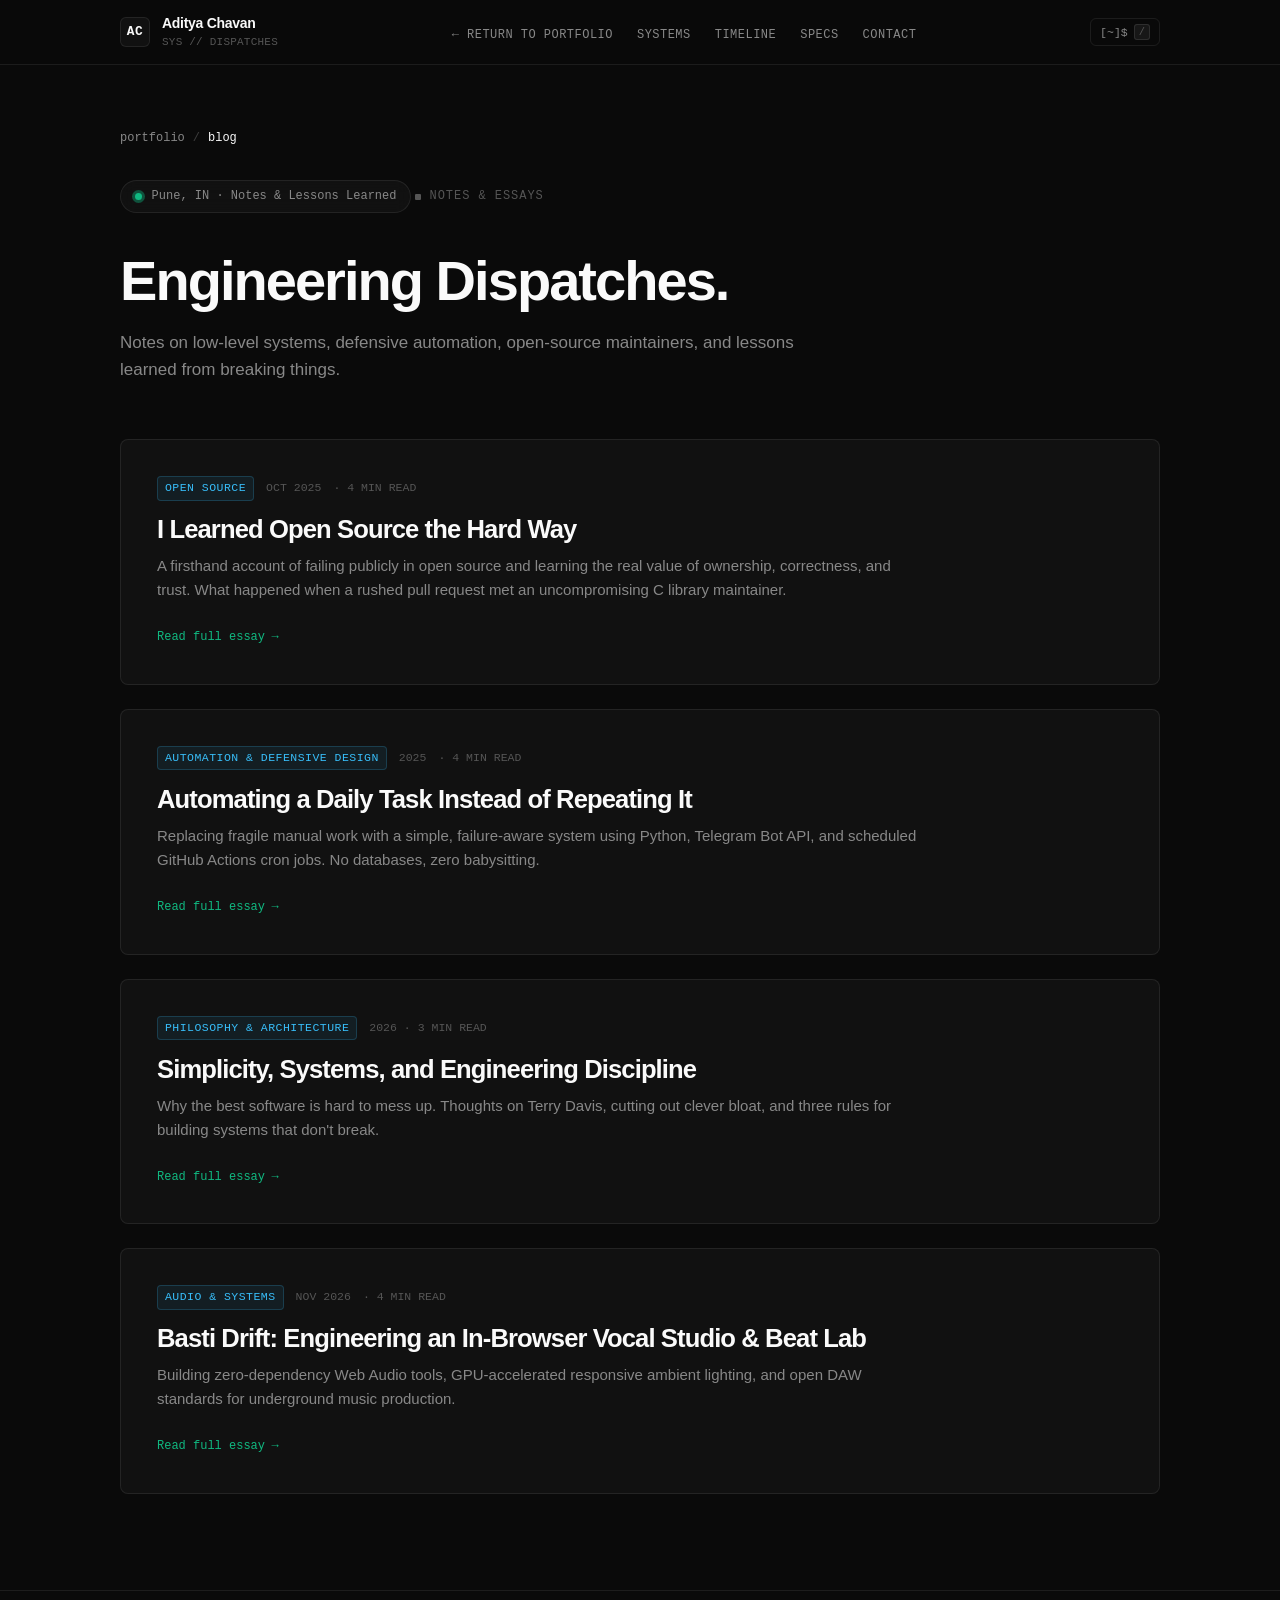
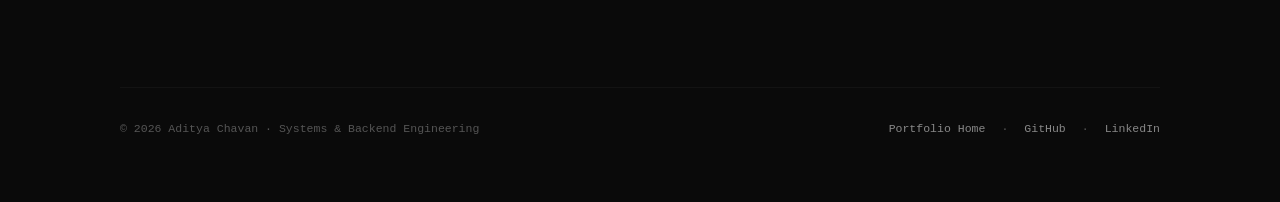
==== commit 3286bc1f: "feat(portfolio): add Basti Drift Audio Lab showcase, blog dispatch, and terminal integration" ====
--- a/blog/index.html
+++ b/blog/index.html
@@ -1,9 +1,9 @@
-﻿<!DOCTYPE html>
+<!DOCTYPE html>
 <html lang="en">
 <head>
   <meta charset="UTF-8">
   <meta name="viewport" content="width=device-width, initial-scale=1.0">
-  <title>Engineering Dispatches â€” Aditya Chavan</title>
+  <title>Engineering Dispatches — Aditya Chavan</title>
   
   <!-- Security Directives -->
   <meta http-equiv="X-Content-Type-Options" content="nosniff">
@@ -11,7 +11,7 @@
   <meta http-equiv="Content-Security-Policy" content="default-src 'self'; script-src 'self' 'unsafe-inline'; style-src 'self' 'unsafe-inline' https://fonts.googleapis.com; font-src 'self' https://fonts.gstatic.com; img-src 'self' data: https:; connect-src 'self'; base-uri 'self'; form-action 'self';">
 
   <!-- Primary Meta Tags -->
-  <meta name="title" content="Engineering Dispatches â€” Aditya Chavan">
+  <meta name="title" content="Engineering Dispatches — Aditya Chavan">
   <meta name="description" content="Notes on low-level systems, defensive automation, open-source maintainers, and lessons learned from breaking things.">
   <meta name="author" content="Aditya Chavan">
   <meta name="theme-color" content="#0A0A0A">
@@ -20,7 +20,7 @@
   <!-- Open Graph / LinkedIn -->
   <meta property="og:type" content="website">
   <meta property="og:url" content="https://aditya8242.github.io/blog/">
-  <meta property="og:title" content="Engineering Dispatches â€” Aditya Chavan">
+  <meta property="og:title" content="Engineering Dispatches — Aditya Chavan">
   <meta property="og:description" content="Essays and technical field notes on systems programming, defensive automation, open source, and software simplicity by Aditya Chavan.">
   <meta property="og:site_name" content="Aditya Chavan Blog">
 
@@ -60,7 +60,7 @@
 
         <nav>
           <ul class="nav-links">
-            <li><a href="../">â† Return to Portfolio</a></li>
+            <li><a href="../">← Return to Portfolio</a></li>
             <li><a href="../#systems">Systems</a></li>
             <li><a href="../#timeline">Timeline</a></li>
             <li><a href="../#specs">Specs</a></li>
@@ -77,7 +77,7 @@
 
           <!-- Mobile Navigation Toggle -->
           <button id="mobile-menu-btn" class="mobile-menu-toggle" aria-label="Toggle navigation menu">
-            <span class="menu-icon">â˜°</span>
+            <span class="menu-icon">☰</span>
           </button>
         </div>
       </div>
@@ -86,12 +86,12 @@
     <!-- Mobile Navigation Drawer -->
     <div id="mobile-nav-drawer" class="mobile-nav-drawer">
       <ul class="mobile-nav-list">
-        <li><a href="../index.html" class="mobile-nav-link"><span>â† Return to Portfolio</span><span>â†–</span></a></li>
-        <li><a href="../index.html#systems" class="mobile-nav-link"><span>02 // Systems &amp; Architecture</span><span>â†“</span></a></li>
-        <li><a href="../index.html#timeline" class="mobile-nav-link"><span>03 // Engineering Timeline</span><span>â†“</span></a></li>
-        <li><a href="../index.html#specs" class="mobile-nav-link"><span>04 // Hardware &amp; System Specs</span><span>â†“</span></a></li>
-        <li><a href="../blog/index.html" class="mobile-nav-link accent"><span>05 // All Engineering Dispatches</span><span>â†’</span></a></li>
-        <li><a href="../index.html#dispatch" class="mobile-nav-link"><span>06 // Direct Dispatch / Contact</span><span>â†“</span></a></li>
+        <li><a href="../index.html" class="mobile-nav-link"><span>← Return to Portfolio</span><span>↖</span></a></li>
+        <li><a href="../index.html#systems" class="mobile-nav-link"><span>02 // Systems &amp; Architecture</span><span>↓</span></a></li>
+        <li><a href="../index.html#timeline" class="mobile-nav-link"><span>03 // Engineering Timeline</span><span>↓</span></a></li>
+        <li><a href="../index.html#specs" class="mobile-nav-link"><span>04 // Hardware &amp; System Specs</span><span>↓</span></a></li>
+        <li><a href="../blog/index.html" class="mobile-nav-link accent"><span>05 // All Engineering Dispatches</span><span>→</span></a></li>
+        <li><a href="../index.html#dispatch" class="mobile-nav-link"><span>06 // Direct Dispatch / Contact</span><span>↓</span></a></li>
       </ul>
     </div>
   </header>
@@ -112,7 +112,7 @@
       <!-- Status Pill -->
       <div class="hero-status-pill fade-in-entry delay-1">
         <span class="live-indicator-dot"></span>
-        <span>Pune, IN Â· Notes &amp; Lessons Learned</span>
+        <span>Pune, IN · Notes &amp; Lessons Learned</span>
       </div>
 
       <div class="section-tag fade-in-entry delay-2">NOTES &amp; ESSAYS</div>
@@ -131,7 +131,7 @@
           <div class="blog-card-meta">
             <span class="blog-tag">OPEN SOURCE</span>
             <span class="blog-date">OCT 2025</span>
-            <span class="blog-read-time">Â· 4 MIN READ</span>
+            <span class="blog-read-time">· 4 MIN READ</span>
           </div>
           <h2 class="blog-card-title">I Learned Open Source the Hard Way</h2>
           <p class="blog-card-desc">
@@ -139,7 +139,7 @@
           </p>
           <div class="blog-card-cta">
             <span>Read full essay</span>
-            <span class="mono">â†’</span>
+            <span class="mono">→</span>
           </div>
         </a>
 
@@ -148,7 +148,7 @@
           <div class="blog-card-meta">
             <span class="blog-tag">AUTOMATION &amp; DEFENSIVE DESIGN</span>
             <span class="blog-date">2025</span>
-            <span class="blog-read-time">Â· 4 MIN READ</span>
+            <span class="blog-read-time">· 4 MIN READ</span>
           </div>
           <h2 class="blog-card-title">Automating a Daily Task Instead of Repeating It</h2>
           <p class="blog-card-desc">
@@ -156,7 +156,7 @@
           </p>
           <div class="blog-card-cta">
             <span>Read full essay</span>
-            <span class="mono">â†’</span>
+            <span class="mono">→</span>
           </div>
         </a>
 
@@ -164,7 +164,7 @@
         <a href="simplicity-systems-discipline.html" class="blog-card">
           <div class="blog-card-meta">
             <span class="blog-tag">PHILOSOPHY &amp; ARCHITECTURE</span>
-            <span class="blog-date">2026 Â· 3 MIN READ</span>
+            <span class="blog-date">2026 · 3 MIN READ</span>
           </div>
           <h2 class="blog-card-title">Simplicity, Systems, and Engineering Discipline</h2>
           <p class="blog-card-desc">
@@ -172,10 +172,9 @@
           </p>
           <div class="blog-card-cta">
             <span>Read full essay</span>
-            <span class="mono">â†’</span>
-          </div>
-        </a>
-
+            <span class="mono">→</span>
+          </div>
+        </a>
 
         <!-- Article 04: Basti Drift Audio Lab -->
         <a href="basti-drift-audio-lab.html" class="blog-card">
@@ -193,8 +192,8 @@
             <span class="mono">→</span>
           </div>
         </a>
-      </div>
-
+
+      </div>
     </div>
   </main>
 
@@ -203,13 +202,13 @@
     <div class="container">
       <div class="footer-bottom-bar">
         <div>
-          <span>Â© 2026 Aditya Chavan Â· Systems &amp; Backend Engineering</span>
+          <span>© 2026 Aditya Chavan · Systems &amp; Backend Engineering</span>
         </div>
         <div style="display:flex;gap:1rem;">
           <a href="../" style="color:var(--text-secondary);text-decoration:none;">Portfolio Home</a>
-          <span>Â·</span>
+          <span>·</span>
           <a href="https://github.com/aditya8242" target="_blank" rel="noopener noreferrer" style="color:var(--text-secondary);text-decoration:none;">GitHub</a>
-          <span>Â·</span>
+          <span>·</span>
           <a href="https://linkedin.com/in/adityachavan24" target="_blank" rel="noopener noreferrer" style="color:var(--text-secondary);text-decoration:none;">LinkedIn</a>
         </div>
       </div>
@@ -227,8 +226,8 @@
           <span class="terminal-dot min"></span>
           <span class="terminal-dot max"></span>
         </div>
-        <div class="terminal-title">aditya@arch-pune: ~/blog (sh) â€” Press Esc to exit</div>
-        <button id="modal-close-btn" class="modal-close-btn" aria-label="Close terminal">âœ• Close</button>
+        <div class="terminal-title">aditya@arch-pune: ~/blog (sh) — Press Esc to exit</div>
+        <button id="modal-close-btn" class="modal-close-btn" aria-label="Close terminal">✕ Close</button>
       </div>
       <div class="terminal-body" id="modal-term-body" style="overflow-y:auto;flex:1;">
         <div class="term-output" id="modal-term-output"></div>
@@ -300,13 +299,13 @@
       mBtn.addEventListener('click', () => {
         const isOpen = mDrawer.classList.toggle('open');
         const iconSpan = mBtn.querySelector('.menu-icon');
-        if (iconSpan) iconSpan.textContent = isOpen ? 'âœ•' : 'â˜°';
+        if (iconSpan) iconSpan.textContent = isOpen ? '✕' : '☰';
       });
       mDrawer.querySelectorAll('.mobile-nav-link').forEach(link => {
         link.addEventListener('click', () => {
           mDrawer.classList.remove('open');
           const iconSpan = mBtn.querySelector('.menu-icon');
-          if (iconSpan) iconSpan.textContent = 'â˜°';
+          if (iconSpan) iconSpan.textContent = '☰';
         });
       });
     }
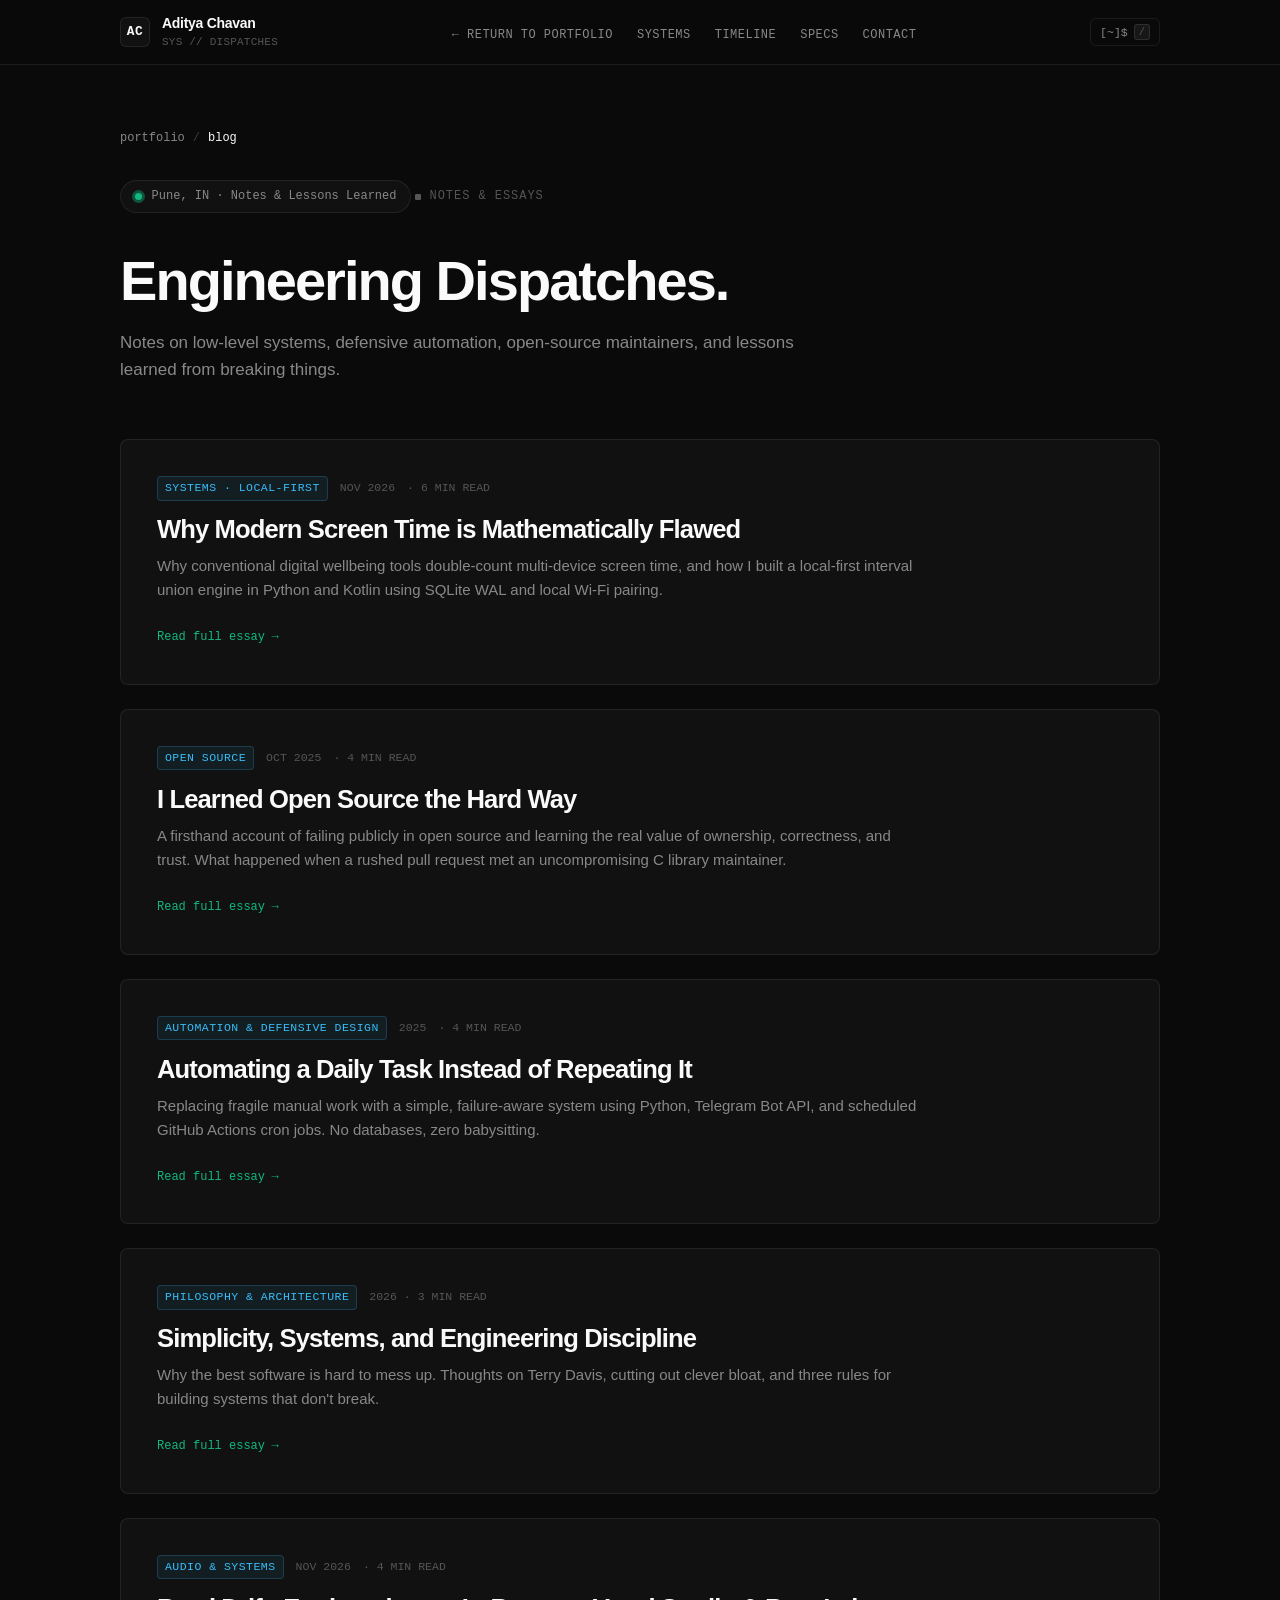
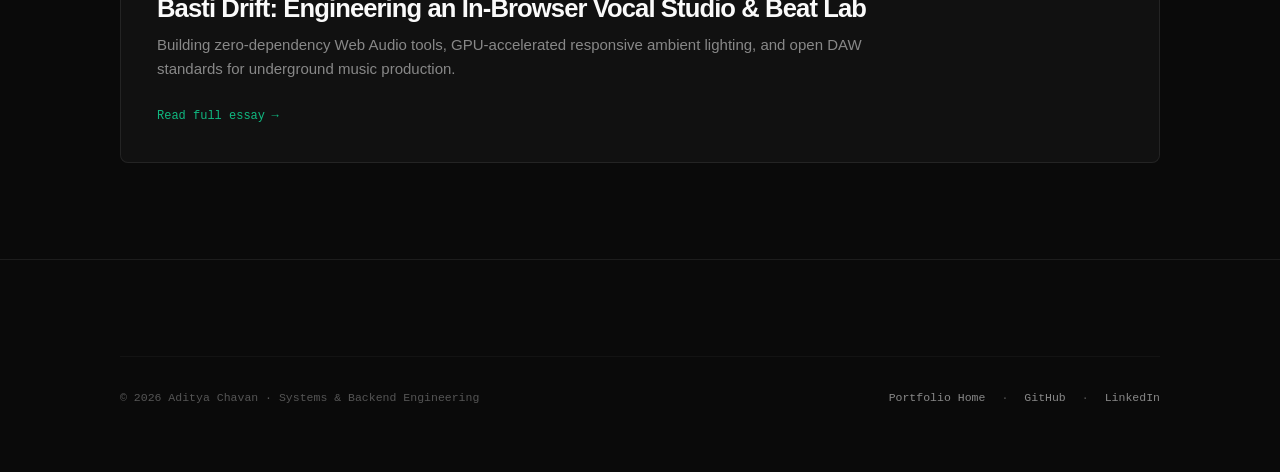
==== commit 05fce0a9: "feat(blog): publish engineering essay on screen time interval union mathematics and architecture" ====
--- a/blog/index.html
+++ b/blog/index.html
@@ -2,8 +2,9 @@
 <html lang="en">
 <head>
   <meta charset="UTF-8">
+  <meta http-equiv="Content-Type" content="text/html; charset=UTF-8">
   <meta name="viewport" content="width=device-width, initial-scale=1.0">
-  <title>Engineering Dispatches — Aditya Chavan</title>
+  <title>Engineering Dispatches &mdash; Aditya Chavan</title>
   
   <!-- Security Directives -->
   <meta http-equiv="X-Content-Type-Options" content="nosniff">
@@ -11,7 +12,7 @@
   <meta http-equiv="Content-Security-Policy" content="default-src 'self'; script-src 'self' 'unsafe-inline'; style-src 'self' 'unsafe-inline' https://fonts.googleapis.com; font-src 'self' https://fonts.gstatic.com; img-src 'self' data: https:; connect-src 'self'; base-uri 'self'; form-action 'self';">
 
   <!-- Primary Meta Tags -->
-  <meta name="title" content="Engineering Dispatches — Aditya Chavan">
+  <meta name="title" content="Engineering Dispatches &mdash; Aditya Chavan">
   <meta name="description" content="Notes on low-level systems, defensive automation, open-source maintainers, and lessons learned from breaking things.">
   <meta name="author" content="Aditya Chavan">
   <meta name="theme-color" content="#0A0A0A">
@@ -20,7 +21,7 @@
   <!-- Open Graph / LinkedIn -->
   <meta property="og:type" content="website">
   <meta property="og:url" content="https://aditya8242.github.io/blog/">
-  <meta property="og:title" content="Engineering Dispatches — Aditya Chavan">
+  <meta property="og:title" content="Engineering Dispatches &mdash; Aditya Chavan">
   <meta property="og:description" content="Essays and technical field notes on systems programming, defensive automation, open source, and software simplicity by Aditya Chavan.">
   <meta property="og:site_name" content="Aditya Chavan Blog">
 
@@ -60,7 +61,7 @@
 
         <nav>
           <ul class="nav-links">
-            <li><a href="../">← Return to Portfolio</a></li>
+            <li><a href="../">&larr; Return to Portfolio</a></li>
             <li><a href="../#systems">Systems</a></li>
             <li><a href="../#timeline">Timeline</a></li>
             <li><a href="../#specs">Specs</a></li>
@@ -77,7 +78,7 @@
 
           <!-- Mobile Navigation Toggle -->
           <button id="mobile-menu-btn" class="mobile-menu-toggle" aria-label="Toggle navigation menu">
-            <span class="menu-icon">☰</span>
+            <span class="menu-icon">&#9776;</span>
           </button>
         </div>
       </div>
@@ -86,12 +87,12 @@
     <!-- Mobile Navigation Drawer -->
     <div id="mobile-nav-drawer" class="mobile-nav-drawer">
       <ul class="mobile-nav-list">
-        <li><a href="../index.html" class="mobile-nav-link"><span>← Return to Portfolio</span><span>↖</span></a></li>
-        <li><a href="../index.html#systems" class="mobile-nav-link"><span>02 // Systems &amp; Architecture</span><span>↓</span></a></li>
-        <li><a href="../index.html#timeline" class="mobile-nav-link"><span>03 // Engineering Timeline</span><span>↓</span></a></li>
-        <li><a href="../index.html#specs" class="mobile-nav-link"><span>04 // Hardware &amp; System Specs</span><span>↓</span></a></li>
-        <li><a href="../blog/index.html" class="mobile-nav-link accent"><span>05 // All Engineering Dispatches</span><span>→</span></a></li>
-        <li><a href="../index.html#dispatch" class="mobile-nav-link"><span>06 // Direct Dispatch / Contact</span><span>↓</span></a></li>
+        <li><a href="../index.html" class="mobile-nav-link"><span>&larr; Return to Portfolio</span><span>&#8598;</span></a></li>
+        <li><a href="../index.html#systems" class="mobile-nav-link"><span>02 // Systems &amp; Architecture</span><span>&darr;</span></a></li>
+        <li><a href="../index.html#timeline" class="mobile-nav-link"><span>03 // Engineering Timeline</span><span>&darr;</span></a></li>
+        <li><a href="../index.html#specs" class="mobile-nav-link"><span>04 // Hardware &amp; System Specs</span><span>&darr;</span></a></li>
+        <li><a href="../blog/index.html" class="mobile-nav-link accent"><span>05 // All Engineering Dispatches</span><span>&rarr;</span></a></li>
+        <li><a href="../index.html#dispatch" class="mobile-nav-link"><span>06 // Direct Dispatch / Contact</span><span>&darr;</span></a></li>
       </ul>
     </div>
   </header>
@@ -112,7 +113,7 @@
       <!-- Status Pill -->
       <div class="hero-status-pill fade-in-entry delay-1">
         <span class="live-indicator-dot"></span>
-        <span>Pune, IN · Notes &amp; Lessons Learned</span>
+        <span>Pune, IN &middot; Notes &amp; Lessons Learned</span>
       </div>
 
       <div class="section-tag fade-in-entry delay-2">NOTES &amp; ESSAYS</div>
@@ -126,12 +127,29 @@
       <!-- Articles Grid -->
       <div class="blog-grid fade-in-entry delay-4">
 
+        <!-- Article: OmniScreen Interval Math -->
+        <a href="why-modern-screen-time-is-mathematically-flawed.html" class="blog-card">
+          <div class="blog-card-meta">
+            <span class="blog-tag">SYSTEMS &middot; LOCAL-FIRST</span>
+            <span class="blog-date">NOV 2026</span>
+            <span class="blog-read-time">&middot; 6 MIN READ</span>
+          </div>
+          <h2 class="blog-card-title">Why Modern Screen Time is Mathematically Flawed</h2>
+          <p class="blog-card-desc">
+            Why conventional digital wellbeing tools double-count multi-device screen time, and how I built a local-first interval union engine in Python and Kotlin using SQLite WAL and local Wi-Fi pairing.
+          </p>
+          <div class="blog-card-cta">
+            <span>Read full essay</span>
+            <span class="mono">&rarr;</span>
+          </div>
+        </a>
+
         <!-- Article 01 -->
         <a href="learned-open-source-the-hard-way.html" class="blog-card">
           <div class="blog-card-meta">
             <span class="blog-tag">OPEN SOURCE</span>
             <span class="blog-date">OCT 2025</span>
-            <span class="blog-read-time">· 4 MIN READ</span>
+            <span class="blog-read-time">&middot; 4 MIN READ</span>
           </div>
           <h2 class="blog-card-title">I Learned Open Source the Hard Way</h2>
           <p class="blog-card-desc">
@@ -139,7 +157,7 @@
           </p>
           <div class="blog-card-cta">
             <span>Read full essay</span>
-            <span class="mono">→</span>
+            <span class="mono">&rarr;</span>
           </div>
         </a>
 
@@ -148,7 +166,7 @@
           <div class="blog-card-meta">
             <span class="blog-tag">AUTOMATION &amp; DEFENSIVE DESIGN</span>
             <span class="blog-date">2025</span>
-            <span class="blog-read-time">· 4 MIN READ</span>
+            <span class="blog-read-time">&middot; 4 MIN READ</span>
           </div>
           <h2 class="blog-card-title">Automating a Daily Task Instead of Repeating It</h2>
           <p class="blog-card-desc">
@@ -156,7 +174,7 @@
           </p>
           <div class="blog-card-cta">
             <span>Read full essay</span>
-            <span class="mono">→</span>
+            <span class="mono">&rarr;</span>
           </div>
         </a>
 
@@ -164,7 +182,7 @@
         <a href="simplicity-systems-discipline.html" class="blog-card">
           <div class="blog-card-meta">
             <span class="blog-tag">PHILOSOPHY &amp; ARCHITECTURE</span>
-            <span class="blog-date">2026 · 3 MIN READ</span>
+            <span class="blog-date">2026 &middot; 3 MIN READ</span>
           </div>
           <h2 class="blog-card-title">Simplicity, Systems, and Engineering Discipline</h2>
           <p class="blog-card-desc">
@@ -172,7 +190,7 @@
           </p>
           <div class="blog-card-cta">
             <span>Read full essay</span>
-            <span class="mono">→</span>
+            <span class="mono">&rarr;</span>
           </div>
         </a>
 
@@ -181,7 +199,7 @@
           <div class="blog-card-meta">
             <span class="blog-tag">AUDIO &amp; SYSTEMS</span>
             <span class="blog-date">NOV 2026</span>
-            <span class="blog-read-time">· 4 MIN READ</span>
+            <span class="blog-read-time">&middot; 4 MIN READ</span>
           </div>
           <h2 class="blog-card-title">Basti Drift: Engineering an In-Browser Vocal Studio &amp; Beat Lab</h2>
           <p class="blog-card-desc">
@@ -189,7 +207,7 @@
           </p>
           <div class="blog-card-cta">
             <span>Read full essay</span>
-            <span class="mono">→</span>
+            <span class="mono">&rarr;</span>
           </div>
         </a>
 
@@ -202,13 +220,13 @@
     <div class="container">
       <div class="footer-bottom-bar">
         <div>
-          <span>© 2026 Aditya Chavan · Systems &amp; Backend Engineering</span>
+          <span>&copy; 2026 Aditya Chavan &middot; Systems &amp; Backend Engineering</span>
         </div>
         <div style="display:flex;gap:1rem;">
           <a href="../" style="color:var(--text-secondary);text-decoration:none;">Portfolio Home</a>
-          <span>·</span>
+          <span>&middot;</span>
           <a href="https://github.com/aditya8242" target="_blank" rel="noopener noreferrer" style="color:var(--text-secondary);text-decoration:none;">GitHub</a>
-          <span>·</span>
+          <span>&middot;</span>
           <a href="https://linkedin.com/in/adityachavan24" target="_blank" rel="noopener noreferrer" style="color:var(--text-secondary);text-decoration:none;">LinkedIn</a>
         </div>
       </div>
@@ -226,8 +244,8 @@
           <span class="terminal-dot min"></span>
           <span class="terminal-dot max"></span>
         </div>
-        <div class="terminal-title">aditya@arch-pune: ~/blog (sh) — Press Esc to exit</div>
-        <button id="modal-close-btn" class="modal-close-btn" aria-label="Close terminal">✕ Close</button>
+        <div class="terminal-title">aditya@arch-pune: ~/blog (sh) &mdash; Press Esc to exit</div>
+        <button id="modal-close-btn" class="modal-close-btn" aria-label="Close terminal">&#10005; Close</button>
       </div>
       <div class="terminal-body" id="modal-term-body" style="overflow-y:auto;flex:1;">
         <div class="term-output" id="modal-term-output"></div>
@@ -299,13 +317,13 @@
       mBtn.addEventListener('click', () => {
         const isOpen = mDrawer.classList.toggle('open');
         const iconSpan = mBtn.querySelector('.menu-icon');
-        if (iconSpan) iconSpan.textContent = isOpen ? '✕' : '☰';
+        if (iconSpan) iconSpan.textContent = isOpen ? '&#10005;' : '&#9776;';
       });
       mDrawer.querySelectorAll('.mobile-nav-link').forEach(link => {
         link.addEventListener('click', () => {
           mDrawer.classList.remove('open');
           const iconSpan = mBtn.querySelector('.menu-icon');
-          if (iconSpan) iconSpan.textContent = '☰';
+          if (iconSpan) iconSpan.textContent = '&#9776;';
         });
       });
     }
